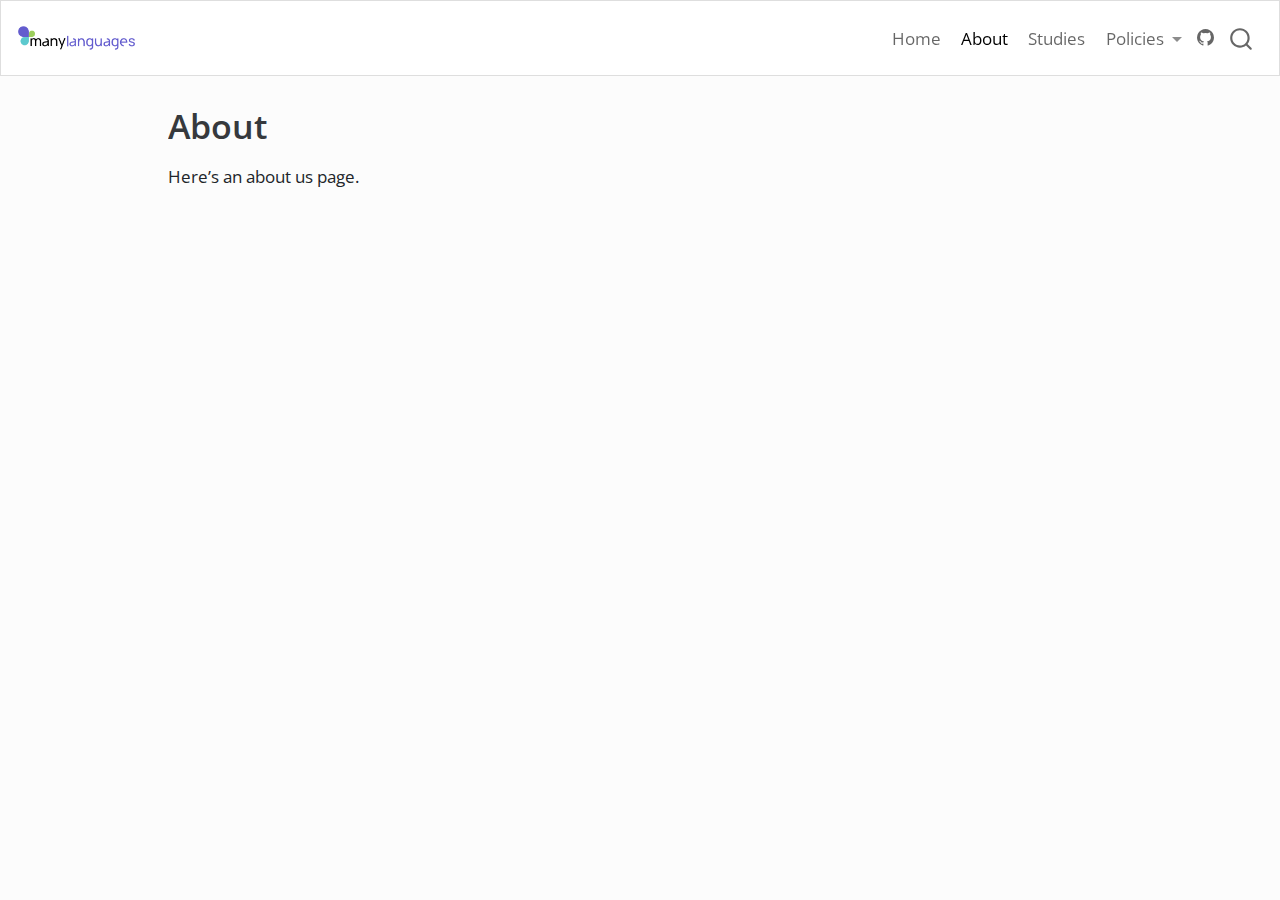
==== docs/about.html @ 79d7b602 "AHA docs was hidden derp" ====
<!DOCTYPE html>
<html xmlns="http://www.w3.org/1999/xhtml" lang="en" xml:lang="en"><head>

<meta charset="utf-8">
<meta name="generator" content="quarto-1.3.353">

<meta name="viewport" content="width=device-width, initial-scale=1.0, user-scalable=yes">


<title>About</title>
<style>
code{white-space: pre-wrap;}
span.smallcaps{font-variant: small-caps;}
div.columns{display: flex; gap: min(4vw, 1.5em);}
div.column{flex: auto; overflow-x: auto;}
div.hanging-indent{margin-left: 1.5em; text-indent: -1.5em;}
ul.task-list{list-style: none;}
ul.task-list li input[type="checkbox"] {
  width: 0.8em;
  margin: 0 0.8em 0.2em -1em; /* quarto-specific, see https://github.com/quarto-dev/quarto-cli/issues/4556 */ 
  vertical-align: middle;
}
</style>


<script src="site_libs/quarto-nav/quarto-nav.js"></script>
<script src="site_libs/quarto-nav/headroom.min.js"></script>
<script src="site_libs/clipboard/clipboard.min.js"></script>
<script src="site_libs/quarto-search/autocomplete.umd.js"></script>
<script src="site_libs/quarto-search/fuse.min.js"></script>
<script src="site_libs/quarto-search/quarto-search.js"></script>
<meta name="quarto:offset" content="./">
<script src="site_libs/quarto-html/quarto.js"></script>
<script src="site_libs/quarto-html/popper.min.js"></script>
<script src="site_libs/quarto-html/tippy.umd.min.js"></script>
<script src="site_libs/quarto-html/anchor.min.js"></script>
<link href="site_libs/quarto-html/tippy.css" rel="stylesheet">
<link href="site_libs/quarto-html/quarto-syntax-highlighting.css" rel="stylesheet" id="quarto-text-highlighting-styles">
<script src="site_libs/bootstrap/bootstrap.min.js"></script>
<link href="site_libs/bootstrap/bootstrap-icons.css" rel="stylesheet">
<link href="site_libs/bootstrap/bootstrap.min.css" rel="stylesheet" id="quarto-bootstrap" data-mode="light">
<script id="quarto-search-options" type="application/json">{
  "location": "navbar",
  "copy-button": false,
  "collapse-after": 3,
  "panel-placement": "end",
  "type": "overlay",
  "limit": 20,
  "language": {
    "search-no-results-text": "No results",
    "search-matching-documents-text": "matching documents",
    "search-copy-link-title": "Copy link to search",
    "search-hide-matches-text": "Hide additional matches",
    "search-more-match-text": "more match in this document",
    "search-more-matches-text": "more matches in this document",
    "search-clear-button-title": "Clear",
    "search-detached-cancel-button-title": "Cancel",
    "search-submit-button-title": "Submit"
  }
}</script>


<link rel="stylesheet" href="styles.css">
</head>

<body class="nav-fixed">

<div id="quarto-search-results"></div>
  <header id="quarto-header" class="headroom fixed-top">
    <nav class="navbar navbar-expand-lg navbar-dark ">
      <div class="navbar-container container-fluid">
      <div class="navbar-brand-container">
    <a href="./index.html" class="navbar-brand navbar-brand-logo">
    <img src="./pic/manylang.png" alt="" class="navbar-logo">
    </a>
  </div>
            <div id="quarto-search" class="" title="Search"></div>
          <button class="navbar-toggler" type="button" data-bs-toggle="collapse" data-bs-target="#navbarCollapse" aria-controls="navbarCollapse" aria-expanded="false" aria-label="Toggle navigation" onclick="if (window.quartoToggleHeadroom) { window.quartoToggleHeadroom(); }">
  <span class="navbar-toggler-icon"></span>
</button>
          <div class="collapse navbar-collapse" id="navbarCollapse">
            <ul class="navbar-nav navbar-nav-scroll ms-auto">
  <li class="nav-item">
    <a class="nav-link" href="./index.html" rel="" target="">
 <span class="menu-text">Home</span></a>
  </li>  
  <li class="nav-item">
    <a class="nav-link active" href="./about.html" rel="" target="" aria-current="page">
 <span class="menu-text">About</span></a>
  </li>  
  <li class="nav-item">
    <a class="nav-link" href="./studies.html" rel="" target="">
 <span class="menu-text">Studies</span></a>
  </li>  
  <li class="nav-item dropdown ">
    <a class="nav-link dropdown-toggle" href="#" id="nav-menu-policies" role="button" data-bs-toggle="dropdown" aria-expanded="false" rel="" target="">
 <span class="menu-text">Policies</span>
    </a>
    <ul class="dropdown-menu dropdown-menu-end" aria-labelledby="nav-menu-policies">    
        <li>
    <a class="dropdown-item" href="./cocpolicy.html" rel="" target="">
 <span class="dropdown-text">Code of Conduct</span></a>
  </li>  
        <li>
    <a class="dropdown-item" href="./peoplepolicy.html" rel="" target="">
 <span class="dropdown-text">People Policies</span></a>
  </li>  
        <li>
    <a class="dropdown-item" href="./studypolicy.html" rel="" target="">
 <span class="dropdown-text">Study Policies</span></a>
  </li>  
    </ul>
  </li>
</ul>
            <div class="quarto-navbar-tools">
    <a href="https://github.com/many-languages/many-languages.github.io" title="" class="quarto-navigation-tool px-1" aria-label=""><i class="bi bi-github"></i></a>
</div>
          </div> <!-- /navcollapse -->
      </div> <!-- /container-fluid -->
    </nav>
</header>
<!-- content -->
<div id="quarto-content" class="quarto-container page-columns page-rows-contents page-layout-article page-navbar">
<!-- sidebar -->
<!-- margin-sidebar -->
    <div id="quarto-margin-sidebar" class="sidebar margin-sidebar">
        
    </div>
<!-- main -->
<main class="content" id="quarto-document-content">

<header id="title-block-header" class="quarto-title-block default">
<div class="quarto-title">
<h1 class="title">About</h1>
</div>



<div class="quarto-title-meta">

    
  
    
  </div>
  

</header>

<p>Here’s an about us page.</p>



</main> <!-- /main -->
<script id="quarto-html-after-body" type="application/javascript">
window.document.addEventListener("DOMContentLoaded", function (event) {
  const toggleBodyColorMode = (bsSheetEl) => {
    const mode = bsSheetEl.getAttribute("data-mode");
    const bodyEl = window.document.querySelector("body");
    if (mode === "dark") {
      bodyEl.classList.add("quarto-dark");
      bodyEl.classList.remove("quarto-light");
    } else {
      bodyEl.classList.add("quarto-light");
      bodyEl.classList.remove("quarto-dark");
    }
  }
  const toggleBodyColorPrimary = () => {
    const bsSheetEl = window.document.querySelector("link#quarto-bootstrap");
    if (bsSheetEl) {
      toggleBodyColorMode(bsSheetEl);
    }
  }
  toggleBodyColorPrimary();  
  const icon = "";
  const anchorJS = new window.AnchorJS();
  anchorJS.options = {
    placement: 'right',
    icon: icon
  };
  anchorJS.add('.anchored');
  const isCodeAnnotation = (el) => {
    for (const clz of el.classList) {
      if (clz.startsWith('code-annotation-')) {                     
        return true;
      }
    }
    return false;
  }
  const clipboard = new window.ClipboardJS('.code-copy-button', {
    text: function(trigger) {
      const codeEl = trigger.previousElementSibling.cloneNode(true);
      for (const childEl of codeEl.children) {
        if (isCodeAnnotation(childEl)) {
          childEl.remove();
        }
      }
      return codeEl.innerText;
    }
  });
  clipboard.on('success', function(e) {
    // button target
    const button = e.trigger;
    // don't keep focus
    button.blur();
    // flash "checked"
    button.classList.add('code-copy-button-checked');
    var currentTitle = button.getAttribute("title");
    button.setAttribute("title", "Copied!");
    let tooltip;
    if (window.bootstrap) {
      button.setAttribute("data-bs-toggle", "tooltip");
      button.setAttribute("data-bs-placement", "left");
      button.setAttribute("data-bs-title", "Copied!");
      tooltip = new bootstrap.Tooltip(button, 
        { trigger: "manual", 
          customClass: "code-copy-button-tooltip",
          offset: [0, -8]});
      tooltip.show();    
    }
    setTimeout(function() {
      if (tooltip) {
        tooltip.hide();
        button.removeAttribute("data-bs-title");
        button.removeAttribute("data-bs-toggle");
        button.removeAttribute("data-bs-placement");
      }
      button.setAttribute("title", currentTitle);
      button.classList.remove('code-copy-button-checked');
    }, 1000);
    // clear code selection
    e.clearSelection();
  });
  function tippyHover(el, contentFn) {
    const config = {
      allowHTML: true,
      content: contentFn,
      maxWidth: 500,
      delay: 100,
      arrow: false,
      appendTo: function(el) {
          return el.parentElement;
      },
      interactive: true,
      interactiveBorder: 10,
      theme: 'quarto',
      placement: 'bottom-start'
    };
    window.tippy(el, config); 
  }
  const noterefs = window.document.querySelectorAll('a[role="doc-noteref"]');
  for (var i=0; i<noterefs.length; i++) {
    const ref = noterefs[i];
    tippyHover(ref, function() {
      // use id or data attribute instead here
      let href = ref.getAttribute('data-footnote-href') || ref.getAttribute('href');
      try { href = new URL(href).hash; } catch {}
      const id = href.replace(/^#\/?/, "");
      const note = window.document.getElementById(id);
      return note.innerHTML;
    });
  }
      let selectedAnnoteEl;
      const selectorForAnnotation = ( cell, annotation) => {
        let cellAttr = 'data-code-cell="' + cell + '"';
        let lineAttr = 'data-code-annotation="' +  annotation + '"';
        const selector = 'span[' + cellAttr + '][' + lineAttr + ']';
        return selector;
      }
      const selectCodeLines = (annoteEl) => {
        const doc = window.document;
        const targetCell = annoteEl.getAttribute("data-target-cell");
        const targetAnnotation = annoteEl.getAttribute("data-target-annotation");
        const annoteSpan = window.document.querySelector(selectorForAnnotation(targetCell, targetAnnotation));
        const lines = annoteSpan.getAttribute("data-code-lines").split(",");
        const lineIds = lines.map((line) => {
          return targetCell + "-" + line;
        })
        let top = null;
        let height = null;
        let parent = null;
        if (lineIds.length > 0) {
            //compute the position of the single el (top and bottom and make a div)
            const el = window.document.getElementById(lineIds[0]);
            top = el.offsetTop;
            height = el.offsetHeight;
            parent = el.parentElement.parentElement;
          if (lineIds.length > 1) {
            const lastEl = window.document.getElementById(lineIds[lineIds.length - 1]);
            const bottom = lastEl.offsetTop + lastEl.offsetHeight;
            height = bottom - top;
          }
          if (top !== null && height !== null && parent !== null) {
            // cook up a div (if necessary) and position it 
            let div = window.document.getElementById("code-annotation-line-highlight");
            if (div === null) {
              div = window.document.createElement("div");
              div.setAttribute("id", "code-annotation-line-highlight");
              div.style.position = 'absolute';
              parent.appendChild(div);
            }
            div.style.top = top - 2 + "px";
            div.style.height = height + 4 + "px";
            let gutterDiv = window.document.getElementById("code-annotation-line-highlight-gutter");
            if (gutterDiv === null) {
              gutterDiv = window.document.createElement("div");
              gutterDiv.setAttribute("id", "code-annotation-line-highlight-gutter");
              gutterDiv.style.position = 'absolute';
              const codeCell = window.document.getElementById(targetCell);
              const gutter = codeCell.querySelector('.code-annotation-gutter');
              gutter.appendChild(gutterDiv);
            }
            gutterDiv.style.top = top - 2 + "px";
            gutterDiv.style.height = height + 4 + "px";
          }
          selectedAnnoteEl = annoteEl;
        }
      };
      const unselectCodeLines = () => {
        const elementsIds = ["code-annotation-line-highlight", "code-annotation-line-highlight-gutter"];
        elementsIds.forEach((elId) => {
          const div = window.document.getElementById(elId);
          if (div) {
            div.remove();
          }
        });
        selectedAnnoteEl = undefined;
      };
      // Attach click handler to the DT
      const annoteDls = window.document.querySelectorAll('dt[data-target-cell]');
      for (const annoteDlNode of annoteDls) {
        annoteDlNode.addEventListener('click', (event) => {
          const clickedEl = event.target;
          if (clickedEl !== selectedAnnoteEl) {
            unselectCodeLines();
            const activeEl = window.document.querySelector('dt[data-target-cell].code-annotation-active');
            if (activeEl) {
              activeEl.classList.remove('code-annotation-active');
            }
            selectCodeLines(clickedEl);
            clickedEl.classList.add('code-annotation-active');
          } else {
            // Unselect the line
            unselectCodeLines();
            clickedEl.classList.remove('code-annotation-active');
          }
        });
      }
  const findCites = (el) => {
    const parentEl = el.parentElement;
    if (parentEl) {
      const cites = parentEl.dataset.cites;
      if (cites) {
        return {
          el,
          cites: cites.split(' ')
        };
      } else {
        return findCites(el.parentElement)
      }
    } else {
      return undefined;
    }
  };
  var bibliorefs = window.document.querySelectorAll('a[role="doc-biblioref"]');
  for (var i=0; i<bibliorefs.length; i++) {
    const ref = bibliorefs[i];
    const citeInfo = findCites(ref);
    if (citeInfo) {
      tippyHover(citeInfo.el, function() {
        var popup = window.document.createElement('div');
        citeInfo.cites.forEach(function(cite) {
          var citeDiv = window.document.createElement('div');
          citeDiv.classList.add('hanging-indent');
          citeDiv.classList.add('csl-entry');
          var biblioDiv = window.document.getElementById('ref-' + cite);
          if (biblioDiv) {
            citeDiv.innerHTML = biblioDiv.innerHTML;
          }
          popup.appendChild(citeDiv);
        });
        return popup.innerHTML;
      });
    }
  }
});
</script>
</div> <!-- /content -->



</body></html>
---- docs/site_libs/quarto-html/tippy.css ----
.tippy-box[data-animation=fade][data-state=hidden]{opacity:0}[data-tippy-root]{max-width:calc(100vw - 10px)}.tippy-box{position:relative;background-color:#333;color:#fff;border-radius:4px;font-size:14px;line-height:1.4;white-space:normal;outline:0;transition-property:transform,visibility,opacity}.tippy-box[data-placement^=top]>.tippy-arrow{bottom:0}.tippy-box[data-placement^=top]>.tippy-arrow:before{bottom:-7px;left:0;border-width:8px 8px 0;border-top-color:initial;transform-origin:center top}.tippy-box[data-placement^=bottom]>.tippy-arrow{top:0}.tippy-box[data-placement^=bottom]>.tippy-arrow:before{top:-7px;left:0;border-width:0 8px 8px;border-bottom-color:initial;transform-origin:center bottom}.tippy-box[data-placement^=left]>.tippy-arrow{right:0}.tippy-box[data-placement^=left]>.tippy-arrow:before{border-width:8px 0 8px 8px;border-left-color:initial;right:-7px;transform-origin:center left}.tippy-box[data-placement^=right]>.tippy-arrow{left:0}.tippy-box[data-placement^=right]>.tippy-arrow:before{left:-7px;border-width:8px 8px 8px 0;border-right-color:initial;transform-origin:center right}.tippy-box[data-inertia][data-state=visible]{transition-timing-function:cubic-bezier(.54,1.5,.38,1.11)}.tippy-arrow{width:16px;height:16px;color:#333}.tippy-arrow:before{content:"";position:absolute;border-color:transparent;border-style:solid}.tippy-content{position:relative;padding:5px 9px;z-index:1}
---- docs/site_libs/quarto-html/quarto-syntax-highlighting.css ----
/* quarto syntax highlight colors */
:root {
  --quarto-hl-ot-color: #003B4F;
  --quarto-hl-at-color: #657422;
  --quarto-hl-ss-color: #20794D;
  --quarto-hl-an-color: #5E5E5E;
  --quarto-hl-fu-color: #4758AB;
  --quarto-hl-st-color: #20794D;
  --quarto-hl-cf-color: #003B4F;
  --quarto-hl-op-color: #5E5E5E;
  --quarto-hl-er-color: #AD0000;
  --quarto-hl-bn-color: #AD0000;
  --quarto-hl-al-color: #AD0000;
  --quarto-hl-va-color: #111111;
  --quarto-hl-bu-color: inherit;
  --quarto-hl-ex-color: inherit;
  --quarto-hl-pp-color: #AD0000;
  --quarto-hl-in-color: #5E5E5E;
  --quarto-hl-vs-color: #20794D;
  --quarto-hl-wa-color: #5E5E5E;
  --quarto-hl-do-color: #5E5E5E;
  --quarto-hl-im-color: #00769E;
  --quarto-hl-ch-color: #20794D;
  --quarto-hl-dt-color: #AD0000;
  --quarto-hl-fl-color: #AD0000;
  --quarto-hl-co-color: #5E5E5E;
  --quarto-hl-cv-color: #5E5E5E;
  --quarto-hl-cn-color: #8f5902;
  --quarto-hl-sc-color: #5E5E5E;
  --quarto-hl-dv-color: #AD0000;
  --quarto-hl-kw-color: #003B4F;
}

/* other quarto variables */
:root {
  --quarto-font-monospace: SFMono-Regular, Menlo, Monaco, Consolas, "Liberation Mono", "Courier New", monospace;
}

pre > code.sourceCode > span {
  color: #003B4F;
}

code span {
  color: #003B4F;
}

code.sourceCode > span {
  color: #003B4F;
}

div.sourceCode,
div.sourceCode pre.sourceCode {
  color: #003B4F;
}

code span.ot {
  color: #003B4F;
  font-style: inherit;
}

code span.at {
  color: #657422;
  font-style: inherit;
}

code span.ss {
  color: #20794D;
  font-style: inherit;
}

code span.an {
  color: #5E5E5E;
  font-style: inherit;
}

code span.fu {
  color: #4758AB;
  font-style: inherit;
}

code span.st {
  color: #20794D;
  font-style: inherit;
}

code span.cf {
  color: #003B4F;
  font-style: inherit;
}

code span.op {
  color: #5E5E5E;
  font-style: inherit;
}

code span.er {
  color: #AD0000;
  font-style: inherit;
}

code span.bn {
  color: #AD0000;
  font-style: inherit;
}

code span.al {
  color: #AD0000;
  font-style: inherit;
}

code span.va {
  color: #111111;
  font-style: inherit;
}

code span.bu {
  font-style: inherit;
}

code span.ex {
  font-style: inherit;
}

code span.pp {
  color: #AD0000;
  font-style: inherit;
}

code span.in {
  color: #5E5E5E;
  font-style: inherit;
}

code span.vs {
  color: #20794D;
  font-style: inherit;
}

code span.wa {
  color: #5E5E5E;
  font-style: italic;
}

code span.do {
  color: #5E5E5E;
  font-style: italic;
}

code span.im {
  color: #00769E;
  font-style: inherit;
}

code span.ch {
  color: #20794D;
  font-style: inherit;
}

code span.dt {
  color: #AD0000;
  font-style: inherit;
}

code span.fl {
  color: #AD0000;
  font-style: inherit;
}

code span.co {
  color: #5E5E5E;
  font-style: inherit;
}

code span.cv {
  color: #5E5E5E;
  font-style: italic;
}

code span.cn {
  color: #8f5902;
  font-style: inherit;
}

code span.sc {
  color: #5E5E5E;
  font-style: inherit;
}

code span.dv {
  color: #AD0000;
  font-style: inherit;
}

code span.kw {
  color: #003B4F;
  font-style: inherit;
}

.prevent-inlining {
  content: "</";
}

/*# sourceMappingURL=debc5d5d77c3f9108843748ff7464032.css.map */
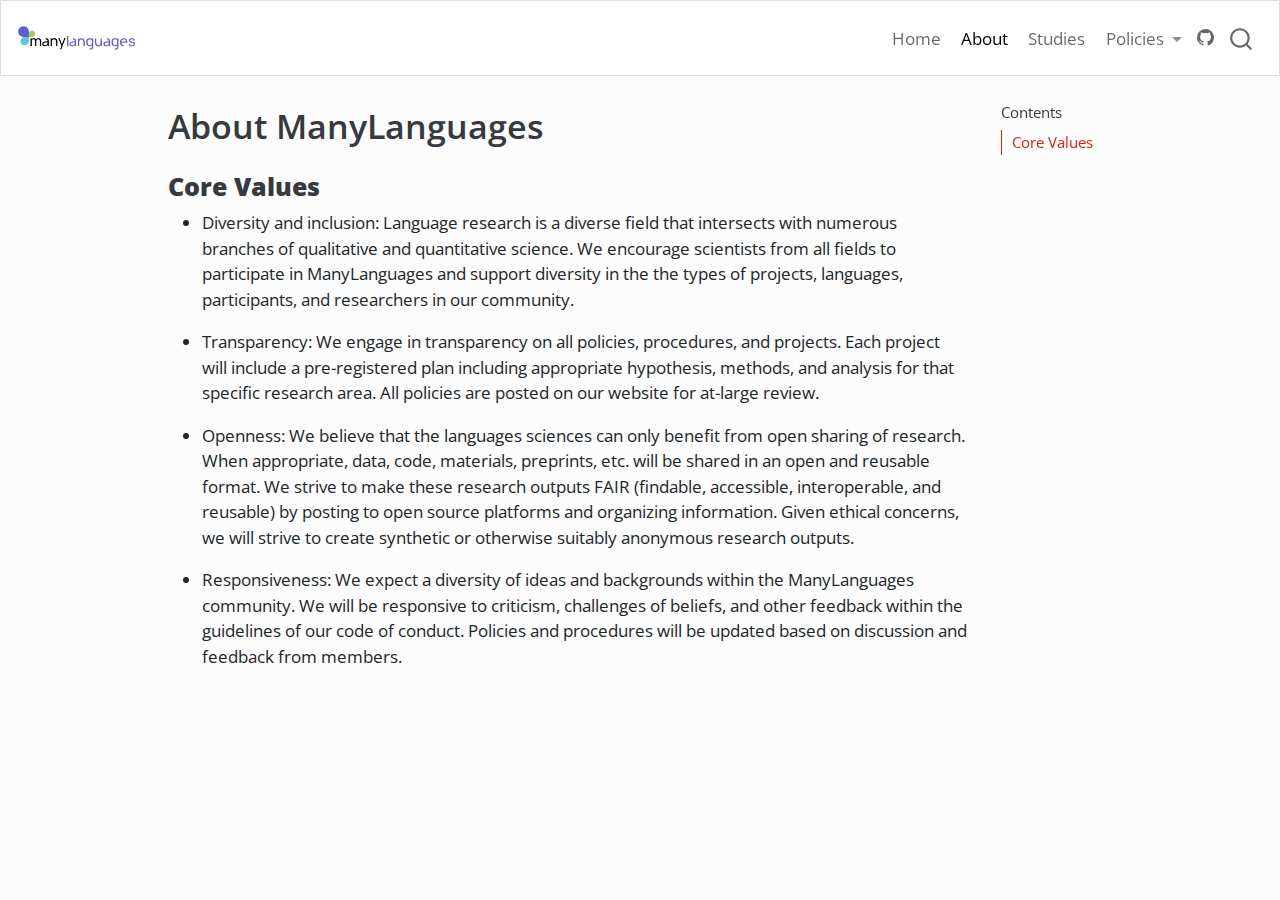
==== commit 09c3af55: "more stuff and things" ====
--- a/docs/about.html
+++ b/docs/about.html
@@ -7,7 +7,7 @@
 <meta name="viewport" content="width=device-width, initial-scale=1.0, user-scalable=yes">
 
 
-<title>About</title>
+<title>About ManyLanguages</title>
 <style>
 code{white-space: pre-wrap;}
 span.smallcaps{font-variant: small-caps;}
@@ -124,14 +124,20 @@
 <!-- sidebar -->
 <!-- margin-sidebar -->
     <div id="quarto-margin-sidebar" class="sidebar margin-sidebar">
-        
+        <nav id="TOC" role="doc-toc" class="toc-active">
+    <h2 id="toc-title">Contents</h2>
+   
+  <ul>
+  <li><a href="#core-values" id="toc-core-values" class="nav-link active" data-scroll-target="#core-values"><strong>Core Values</strong></a></li>
+  </ul>
+</nav>
     </div>
 <!-- main -->
 <main class="content" id="quarto-document-content">
 
 <header id="title-block-header" class="quarto-title-block default">
 <div class="quarto-title">
-<h1 class="title">About</h1>
+<h1 class="title">About ManyLanguages</h1>
 </div>
 
 
@@ -146,9 +152,17 @@
 
 </header>
 
-<p>Here’s an about us page.</p>
-
-
+<section id="core-values" class="level3">
+<h3 class="anchored" data-anchor-id="core-values"><strong>Core Values</strong></h3>
+<ul>
+<li><p>Diversity and inclusion: Language research is a diverse field that intersects with numerous branches of qualitative and quantitative science. We encourage scientists from all fields to participate in ManyLanguages and support diversity in the the types of projects, languages, participants, and researchers in our community.</p></li>
+<li><p>Transparency: We engage in transparency on all policies, procedures, and projects. Each project will include a pre-registered plan including appropriate hypothesis, methods, and analysis for that specific research area. All policies are posted on our website for at-large review.</p></li>
+<li><p>Openness: We believe that the languages sciences can only benefit from open sharing of research. When appropriate, data, code, materials, preprints, etc. will be shared in an open and reusable format. We strive to make these research outputs FAIR (findable, accessible, interoperable, and reusable) by posting to open source platforms and organizing information. Given ethical concerns, we will strive to create synthetic or otherwise suitably anonymous research outputs.</p></li>
+<li><p>Responsiveness: We expect a diversity of ideas and backgrounds within the ManyLanguages community. We will be responsive to criticism, challenges of beliefs, and other feedback within the guidelines of our code of conduct. Policies and procedures will be updated based on discussion and feedback from members.</p></li>
+</ul>
+
+
+</section>
 
 </main> <!-- /main -->
 <script id="quarto-html-after-body" type="application/javascript">
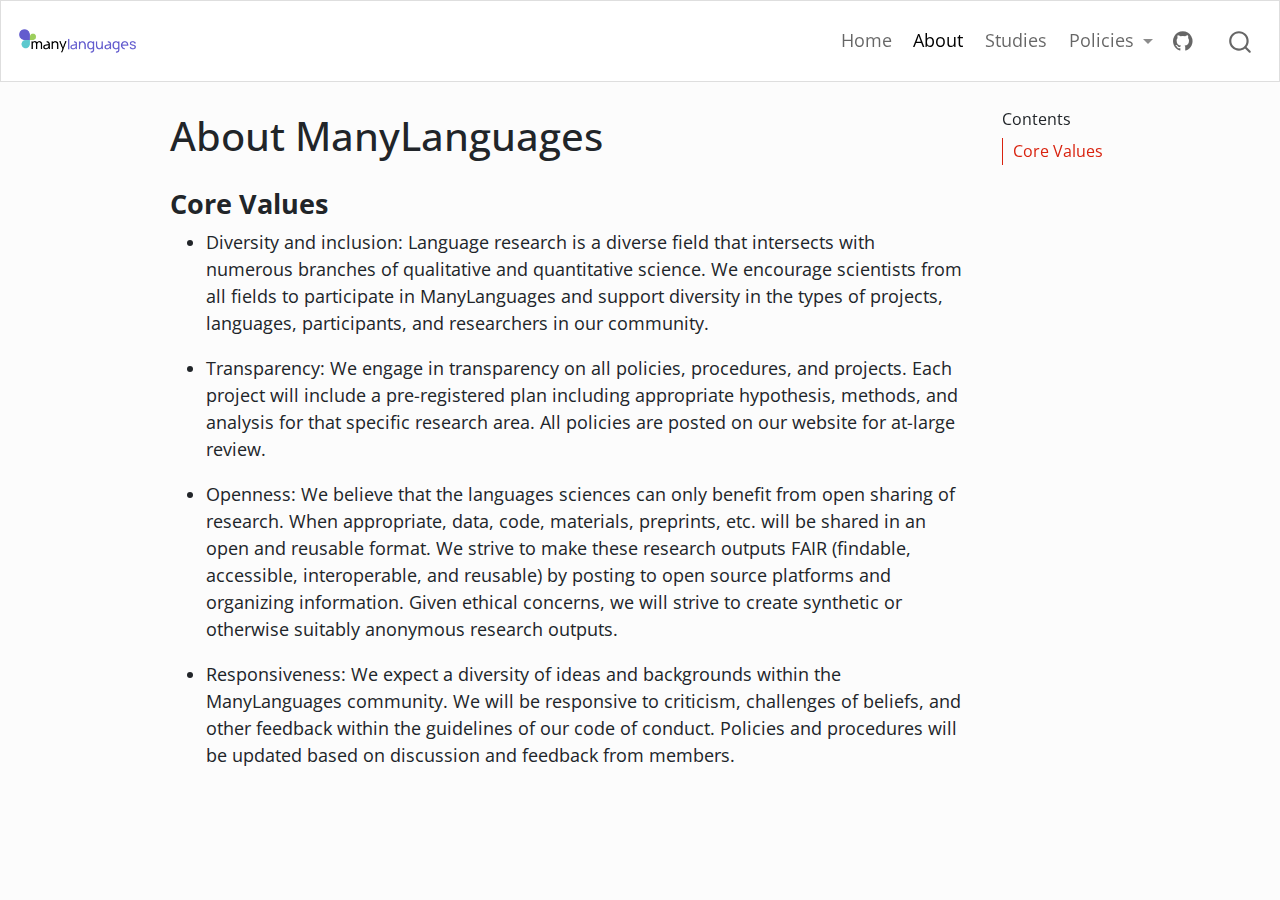
==== commit 96b4ea4c: "minor edits, typos" ====
--- a/docs/about.html
+++ b/docs/about.html
@@ -2,7 +2,7 @@
 <html xmlns="http://www.w3.org/1999/xhtml" lang="en" xml:lang="en"><head>
 
 <meta charset="utf-8">
-<meta name="generator" content="quarto-1.3.353">
+<meta name="generator" content="quarto-1.2.475">
 
 <meta name="viewport" content="width=device-width, initial-scale=1.0, user-scalable=yes">
 
@@ -17,7 +17,7 @@
 ul.task-list{list-style: none;}
 ul.task-list li input[type="checkbox"] {
   width: 0.8em;
-  margin: 0 0.8em 0.2em -1em; /* quarto-specific, see https://github.com/quarto-dev/quarto-cli/issues/4556 */ 
+  margin: 0 0.8em 0.2em -1.6em;
   vertical-align: middle;
 }
 </style>
@@ -74,47 +74,53 @@
     <img src="./pic/manylang.png" alt="" class="navbar-logo">
     </a>
   </div>
-            <div id="quarto-search" class="" title="Search"></div>
           <button class="navbar-toggler" type="button" data-bs-toggle="collapse" data-bs-target="#navbarCollapse" aria-controls="navbarCollapse" aria-expanded="false" aria-label="Toggle navigation" onclick="if (window.quartoToggleHeadroom) { window.quartoToggleHeadroom(); }">
   <span class="navbar-toggler-icon"></span>
 </button>
           <div class="collapse navbar-collapse" id="navbarCollapse">
             <ul class="navbar-nav navbar-nav-scroll ms-auto">
   <li class="nav-item">
-    <a class="nav-link" href="./index.html" rel="" target="">
+    <a class="nav-link" href="./index.html">
  <span class="menu-text">Home</span></a>
   </li>  
   <li class="nav-item">
-    <a class="nav-link active" href="./about.html" rel="" target="" aria-current="page">
+    <a class="nav-link active" href="./about.html" aria-current="page">
  <span class="menu-text">About</span></a>
   </li>  
   <li class="nav-item">
-    <a class="nav-link" href="./studies.html" rel="" target="">
+    <a class="nav-link" href="./studies.html">
  <span class="menu-text">Studies</span></a>
   </li>  
   <li class="nav-item dropdown ">
-    <a class="nav-link dropdown-toggle" href="#" id="nav-menu-policies" role="button" data-bs-toggle="dropdown" aria-expanded="false" rel="" target="">
+    <a class="nav-link dropdown-toggle" href="#" id="nav-menu-policies" role="button" data-bs-toggle="dropdown" aria-expanded="false">
  <span class="menu-text">Policies</span>
     </a>
     <ul class="dropdown-menu dropdown-menu-end" aria-labelledby="nav-menu-policies">    
         <li>
-    <a class="dropdown-item" href="./cocpolicy.html" rel="" target="">
+    <a class="dropdown-item" href="./cocpolicy.html">
  <span class="dropdown-text">Code of Conduct</span></a>
   </li>  
         <li>
-    <a class="dropdown-item" href="./peoplepolicy.html" rel="" target="">
+    <a class="dropdown-item" href="./peoplepolicy.html">
  <span class="dropdown-text">People Policies</span></a>
   </li>  
         <li>
-    <a class="dropdown-item" href="./studypolicy.html" rel="" target="">
+    <a class="dropdown-item" href="./studypolicy.html">
  <span class="dropdown-text">Study Policies</span></a>
+  </li>  
+        <li>
+    <a class="dropdown-item" href="./authorpolicy.html">
+ <span class="dropdown-text">Authorship Policies</span></a>
   </li>  
     </ul>
   </li>
+  <li class="nav-item compact">
+    <a class="nav-link" href="https://github.com/many-languages/many-languages.github.io"><i class="bi bi-github" role="img">
+</i> 
+ <span class="menu-text"></span></a>
+  </li>  
 </ul>
-            <div class="quarto-navbar-tools">
-    <a href="https://github.com/many-languages/many-languages.github.io" title="" class="quarto-navigation-tool px-1" aria-label=""><i class="bi bi-github"></i></a>
-</div>
+              <div id="quarto-search" class="" title="Search"></div>
           </div> <!-- /navcollapse -->
       </div> <!-- /container-fluid -->
     </nav>
@@ -155,7 +161,7 @@
 <section id="core-values" class="level3">
 <h3 class="anchored" data-anchor-id="core-values"><strong>Core Values</strong></h3>
 <ul>
-<li><p>Diversity and inclusion: Language research is a diverse field that intersects with numerous branches of qualitative and quantitative science. We encourage scientists from all fields to participate in ManyLanguages and support diversity in the the types of projects, languages, participants, and researchers in our community.</p></li>
+<li><p>Diversity and inclusion: Language research is a diverse field that intersects with numerous branches of qualitative and quantitative science. We encourage scientists from all fields to participate in ManyLanguages and support diversity in the types of projects, languages, participants, and researchers in our community.</p></li>
 <li><p>Transparency: We engage in transparency on all policies, procedures, and projects. Each project will include a pre-registered plan including appropriate hypothesis, methods, and analysis for that specific research area. All policies are posted on our website for at-large review.</p></li>
 <li><p>Openness: We believe that the languages sciences can only benefit from open sharing of research. When appropriate, data, code, materials, preprints, etc. will be shared in an open and reusable format. We strive to make these research outputs FAIR (findable, accessible, interoperable, and reusable) by posting to open source platforms and organizing information. Given ethical concerns, we will strive to create synthetic or otherwise suitably anonymous research outputs.</p></li>
 <li><p>Responsiveness: We expect a diversity of ideas and backgrounds within the ManyLanguages community. We will be responsive to criticism, challenges of beliefs, and other feedback within the guidelines of our code of conduct. Policies and procedures will be updated based on discussion and feedback from members.</p></li>
@@ -192,23 +198,9 @@
     icon: icon
   };
   anchorJS.add('.anchored');
-  const isCodeAnnotation = (el) => {
-    for (const clz of el.classList) {
-      if (clz.startsWith('code-annotation-')) {                     
-        return true;
-      }
-    }
-    return false;
-  }
   const clipboard = new window.ClipboardJS('.code-copy-button', {
-    text: function(trigger) {
-      const codeEl = trigger.previousElementSibling.cloneNode(true);
-      for (const childEl of codeEl.children) {
-        if (isCodeAnnotation(childEl)) {
-          childEl.remove();
-        }
-      }
-      return codeEl.innerText;
+    target: function(trigger) {
+      return trigger.previousElementSibling;
     }
   });
   clipboard.on('success', function(e) {
@@ -273,92 +265,6 @@
       return note.innerHTML;
     });
   }
-      let selectedAnnoteEl;
-      const selectorForAnnotation = ( cell, annotation) => {
-        let cellAttr = 'data-code-cell="' + cell + '"';
-        let lineAttr = 'data-code-annotation="' +  annotation + '"';
-        const selector = 'span[' + cellAttr + '][' + lineAttr + ']';
-        return selector;
-      }
-      const selectCodeLines = (annoteEl) => {
-        const doc = window.document;
-        const targetCell = annoteEl.getAttribute("data-target-cell");
-        const targetAnnotation = annoteEl.getAttribute("data-target-annotation");
-        const annoteSpan = window.document.querySelector(selectorForAnnotation(targetCell, targetAnnotation));
-        const lines = annoteSpan.getAttribute("data-code-lines").split(",");
-        const lineIds = lines.map((line) => {
-          return targetCell + "-" + line;
-        })
-        let top = null;
-        let height = null;
-        let parent = null;
-        if (lineIds.length > 0) {
-            //compute the position of the single el (top and bottom and make a div)
-            const el = window.document.getElementById(lineIds[0]);
-            top = el.offsetTop;
-            height = el.offsetHeight;
-            parent = el.parentElement.parentElement;
-          if (lineIds.length > 1) {
-            const lastEl = window.document.getElementById(lineIds[lineIds.length - 1]);
-            const bottom = lastEl.offsetTop + lastEl.offsetHeight;
-            height = bottom - top;
-          }
-          if (top !== null && height !== null && parent !== null) {
-            // cook up a div (if necessary) and position it 
-            let div = window.document.getElementById("code-annotation-line-highlight");
-            if (div === null) {
-              div = window.document.createElement("div");
-              div.setAttribute("id", "code-annotation-line-highlight");
-              div.style.position = 'absolute';
-              parent.appendChild(div);
-            }
-            div.style.top = top - 2 + "px";
-            div.style.height = height + 4 + "px";
-            let gutterDiv = window.document.getElementById("code-annotation-line-highlight-gutter");
-            if (gutterDiv === null) {
-              gutterDiv = window.document.createElement("div");
-              gutterDiv.setAttribute("id", "code-annotation-line-highlight-gutter");
-              gutterDiv.style.position = 'absolute';
-              const codeCell = window.document.getElementById(targetCell);
-              const gutter = codeCell.querySelector('.code-annotation-gutter');
-              gutter.appendChild(gutterDiv);
-            }
-            gutterDiv.style.top = top - 2 + "px";
-            gutterDiv.style.height = height + 4 + "px";
-          }
-          selectedAnnoteEl = annoteEl;
-        }
-      };
-      const unselectCodeLines = () => {
-        const elementsIds = ["code-annotation-line-highlight", "code-annotation-line-highlight-gutter"];
-        elementsIds.forEach((elId) => {
-          const div = window.document.getElementById(elId);
-          if (div) {
-            div.remove();
-          }
-        });
-        selectedAnnoteEl = undefined;
-      };
-      // Attach click handler to the DT
-      const annoteDls = window.document.querySelectorAll('dt[data-target-cell]');
-      for (const annoteDlNode of annoteDls) {
-        annoteDlNode.addEventListener('click', (event) => {
-          const clickedEl = event.target;
-          if (clickedEl !== selectedAnnoteEl) {
-            unselectCodeLines();
-            const activeEl = window.document.querySelector('dt[data-target-cell].code-annotation-active');
-            if (activeEl) {
-              activeEl.classList.remove('code-annotation-active');
-            }
-            selectCodeLines(clickedEl);
-            clickedEl.classList.add('code-annotation-active');
-          } else {
-            // Unselect the line
-            unselectCodeLines();
-            clickedEl.classList.remove('code-annotation-active');
-          }
-        });
-      }
   const findCites = (el) => {
     const parentEl = el.parentElement;
     if (parentEl) {
--- a/docs/site_libs/quarto-html/quarto-syntax-highlighting.css
+++ b/docs/site_libs/quarto-html/quarto-syntax-highlighting.css
@@ -55,85 +55,62 @@
 
 code span.ot {
   color: #003B4F;
-  font-style: inherit;
 }
 
 code span.at {
   color: #657422;
-  font-style: inherit;
 }
 
 code span.ss {
   color: #20794D;
-  font-style: inherit;
 }
 
 code span.an {
   color: #5E5E5E;
-  font-style: inherit;
 }
 
 code span.fu {
   color: #4758AB;
-  font-style: inherit;
 }
 
 code span.st {
   color: #20794D;
-  font-style: inherit;
 }
 
 code span.cf {
   color: #003B4F;
-  font-style: inherit;
 }
 
 code span.op {
   color: #5E5E5E;
-  font-style: inherit;
 }
 
 code span.er {
   color: #AD0000;
-  font-style: inherit;
 }
 
 code span.bn {
   color: #AD0000;
-  font-style: inherit;
 }
 
 code span.al {
   color: #AD0000;
-  font-style: inherit;
 }
 
 code span.va {
   color: #111111;
-  font-style: inherit;
-}
-
-code span.bu {
-  font-style: inherit;
-}
-
-code span.ex {
-  font-style: inherit;
 }
 
 code span.pp {
   color: #AD0000;
-  font-style: inherit;
 }
 
 code span.in {
   color: #5E5E5E;
-  font-style: inherit;
 }
 
 code span.vs {
   color: #20794D;
-  font-style: inherit;
 }
 
 code span.wa {
@@ -148,27 +125,22 @@
 
 code span.im {
   color: #00769E;
-  font-style: inherit;
 }
 
 code span.ch {
   color: #20794D;
-  font-style: inherit;
 }
 
 code span.dt {
   color: #AD0000;
-  font-style: inherit;
 }
 
 code span.fl {
   color: #AD0000;
-  font-style: inherit;
 }
 
 code span.co {
   color: #5E5E5E;
-  font-style: inherit;
 }
 
 code span.cv {
@@ -178,22 +150,18 @@
 
 code span.cn {
   color: #8f5902;
-  font-style: inherit;
 }
 
 code span.sc {
   color: #5E5E5E;
-  font-style: inherit;
 }
 
 code span.dv {
   color: #AD0000;
-  font-style: inherit;
 }
 
 code span.kw {
   color: #003B4F;
-  font-style: inherit;
 }
 
 .prevent-inlining {
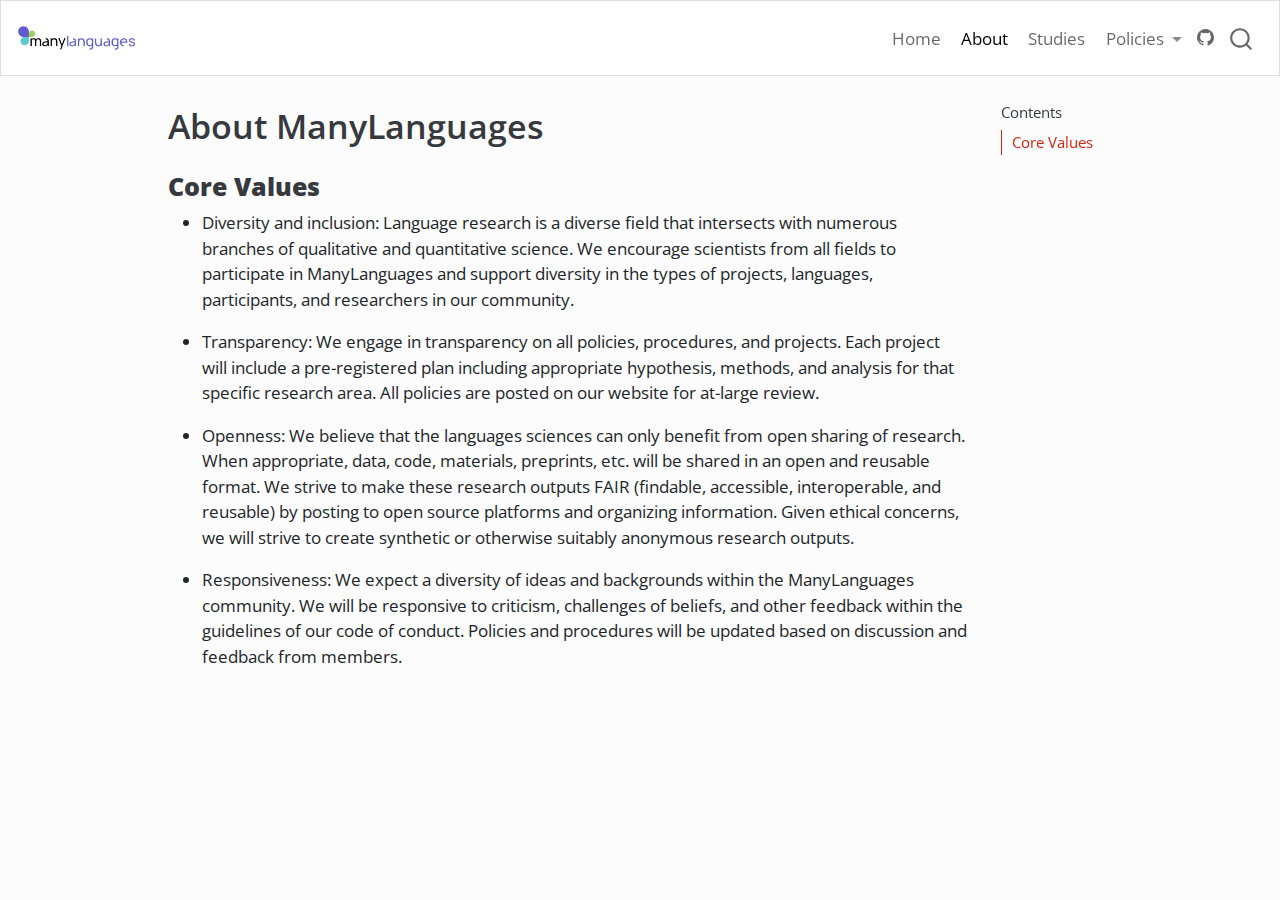
==== commit 90280500: "updating with partnership with the psa" ====
--- a/docs/about.html
+++ b/docs/about.html
@@ -2,7 +2,7 @@
 <html xmlns="http://www.w3.org/1999/xhtml" lang="en" xml:lang="en"><head>
 
 <meta charset="utf-8">
-<meta name="generator" content="quarto-1.2.475">
+<meta name="generator" content="quarto-1.3.353">
 
 <meta name="viewport" content="width=device-width, initial-scale=1.0, user-scalable=yes">
 
@@ -17,7 +17,7 @@
 ul.task-list{list-style: none;}
 ul.task-list li input[type="checkbox"] {
   width: 0.8em;
-  margin: 0 0.8em 0.2em -1.6em;
+  margin: 0 0.8em 0.2em -1em; /* quarto-specific, see https://github.com/quarto-dev/quarto-cli/issues/4556 */ 
   vertical-align: middle;
 }
 </style>
@@ -74,53 +74,55 @@
     <img src="./pic/manylang.png" alt="" class="navbar-logo">
     </a>
   </div>
+            <div id="quarto-search" class="" title="Search"></div>
           <button class="navbar-toggler" type="button" data-bs-toggle="collapse" data-bs-target="#navbarCollapse" aria-controls="navbarCollapse" aria-expanded="false" aria-label="Toggle navigation" onclick="if (window.quartoToggleHeadroom) { window.quartoToggleHeadroom(); }">
   <span class="navbar-toggler-icon"></span>
 </button>
           <div class="collapse navbar-collapse" id="navbarCollapse">
             <ul class="navbar-nav navbar-nav-scroll ms-auto">
   <li class="nav-item">
-    <a class="nav-link" href="./index.html">
+    <a class="nav-link" href="./index.html" rel="" target="">
  <span class="menu-text">Home</span></a>
   </li>  
   <li class="nav-item">
-    <a class="nav-link active" href="./about.html" aria-current="page">
+    <a class="nav-link active" href="./about.html" rel="" target="" aria-current="page">
  <span class="menu-text">About</span></a>
   </li>  
   <li class="nav-item">
-    <a class="nav-link" href="./studies.html">
+    <a class="nav-link" href="./studies.html" rel="" target="">
  <span class="menu-text">Studies</span></a>
   </li>  
   <li class="nav-item dropdown ">
-    <a class="nav-link dropdown-toggle" href="#" id="nav-menu-policies" role="button" data-bs-toggle="dropdown" aria-expanded="false">
+    <a class="nav-link dropdown-toggle" href="#" id="nav-menu-policies" role="button" data-bs-toggle="dropdown" aria-expanded="false" rel="" target="">
  <span class="menu-text">Policies</span>
     </a>
     <ul class="dropdown-menu dropdown-menu-end" aria-labelledby="nav-menu-policies">    
         <li>
-    <a class="dropdown-item" href="./cocpolicy.html">
+    <a class="dropdown-item" href="./cocpolicy.html" rel="" target="">
  <span class="dropdown-text">Code of Conduct</span></a>
   </li>  
         <li>
-    <a class="dropdown-item" href="./peoplepolicy.html">
+    <a class="dropdown-item" href="./peoplepolicy.html" rel="" target="">
  <span class="dropdown-text">People Policies</span></a>
   </li>  
         <li>
-    <a class="dropdown-item" href="./studypolicy.html">
+    <a class="dropdown-item" href="./studypolicy.html" rel="" target="">
  <span class="dropdown-text">Study Policies</span></a>
   </li>  
         <li>
-    <a class="dropdown-item" href="./authorpolicy.html">
+    <a class="dropdown-item" href="./authorpolicy.html" rel="" target="">
  <span class="dropdown-text">Authorship Policies</span></a>
+  </li>  
+        <li>
+    <a class="dropdown-item" href="./partners.html" rel="" target="">
+ <span class="dropdown-text">Partnerships</span></a>
   </li>  
     </ul>
   </li>
-  <li class="nav-item compact">
-    <a class="nav-link" href="https://github.com/many-languages/many-languages.github.io"><i class="bi bi-github" role="img">
-</i> 
- <span class="menu-text"></span></a>
-  </li>  
 </ul>
-              <div id="quarto-search" class="" title="Search"></div>
+            <div class="quarto-navbar-tools">
+    <a href="https://github.com/many-languages/many-languages.github.io" title="" class="quarto-navigation-tool px-1" aria-label=""><i class="bi bi-github"></i></a>
+</div>
           </div> <!-- /navcollapse -->
       </div> <!-- /container-fluid -->
     </nav>
@@ -198,9 +200,23 @@
     icon: icon
   };
   anchorJS.add('.anchored');
+  const isCodeAnnotation = (el) => {
+    for (const clz of el.classList) {
+      if (clz.startsWith('code-annotation-')) {                     
+        return true;
+      }
+    }
+    return false;
+  }
   const clipboard = new window.ClipboardJS('.code-copy-button', {
-    target: function(trigger) {
-      return trigger.previousElementSibling;
+    text: function(trigger) {
+      const codeEl = trigger.previousElementSibling.cloneNode(true);
+      for (const childEl of codeEl.children) {
+        if (isCodeAnnotation(childEl)) {
+          childEl.remove();
+        }
+      }
+      return codeEl.innerText;
     }
   });
   clipboard.on('success', function(e) {
@@ -265,6 +281,92 @@
       return note.innerHTML;
     });
   }
+      let selectedAnnoteEl;
+      const selectorForAnnotation = ( cell, annotation) => {
+        let cellAttr = 'data-code-cell="' + cell + '"';
+        let lineAttr = 'data-code-annotation="' +  annotation + '"';
+        const selector = 'span[' + cellAttr + '][' + lineAttr + ']';
+        return selector;
+      }
+      const selectCodeLines = (annoteEl) => {
+        const doc = window.document;
+        const targetCell = annoteEl.getAttribute("data-target-cell");
+        const targetAnnotation = annoteEl.getAttribute("data-target-annotation");
+        const annoteSpan = window.document.querySelector(selectorForAnnotation(targetCell, targetAnnotation));
+        const lines = annoteSpan.getAttribute("data-code-lines").split(",");
+        const lineIds = lines.map((line) => {
+          return targetCell + "-" + line;
+        })
+        let top = null;
+        let height = null;
+        let parent = null;
+        if (lineIds.length > 0) {
+            //compute the position of the single el (top and bottom and make a div)
+            const el = window.document.getElementById(lineIds[0]);
+            top = el.offsetTop;
+            height = el.offsetHeight;
+            parent = el.parentElement.parentElement;
+          if (lineIds.length > 1) {
+            const lastEl = window.document.getElementById(lineIds[lineIds.length - 1]);
+            const bottom = lastEl.offsetTop + lastEl.offsetHeight;
+            height = bottom - top;
+          }
+          if (top !== null && height !== null && parent !== null) {
+            // cook up a div (if necessary) and position it 
+            let div = window.document.getElementById("code-annotation-line-highlight");
+            if (div === null) {
+              div = window.document.createElement("div");
+              div.setAttribute("id", "code-annotation-line-highlight");
+              div.style.position = 'absolute';
+              parent.appendChild(div);
+            }
+            div.style.top = top - 2 + "px";
+            div.style.height = height + 4 + "px";
+            let gutterDiv = window.document.getElementById("code-annotation-line-highlight-gutter");
+            if (gutterDiv === null) {
+              gutterDiv = window.document.createElement("div");
+              gutterDiv.setAttribute("id", "code-annotation-line-highlight-gutter");
+              gutterDiv.style.position = 'absolute';
+              const codeCell = window.document.getElementById(targetCell);
+              const gutter = codeCell.querySelector('.code-annotation-gutter');
+              gutter.appendChild(gutterDiv);
+            }
+            gutterDiv.style.top = top - 2 + "px";
+            gutterDiv.style.height = height + 4 + "px";
+          }
+          selectedAnnoteEl = annoteEl;
+        }
+      };
+      const unselectCodeLines = () => {
+        const elementsIds = ["code-annotation-line-highlight", "code-annotation-line-highlight-gutter"];
+        elementsIds.forEach((elId) => {
+          const div = window.document.getElementById(elId);
+          if (div) {
+            div.remove();
+          }
+        });
+        selectedAnnoteEl = undefined;
+      };
+      // Attach click handler to the DT
+      const annoteDls = window.document.querySelectorAll('dt[data-target-cell]');
+      for (const annoteDlNode of annoteDls) {
+        annoteDlNode.addEventListener('click', (event) => {
+          const clickedEl = event.target;
+          if (clickedEl !== selectedAnnoteEl) {
+            unselectCodeLines();
+            const activeEl = window.document.querySelector('dt[data-target-cell].code-annotation-active');
+            if (activeEl) {
+              activeEl.classList.remove('code-annotation-active');
+            }
+            selectCodeLines(clickedEl);
+            clickedEl.classList.add('code-annotation-active');
+          } else {
+            // Unselect the line
+            unselectCodeLines();
+            clickedEl.classList.remove('code-annotation-active');
+          }
+        });
+      }
   const findCites = (el) => {
     const parentEl = el.parentElement;
     if (parentEl) {
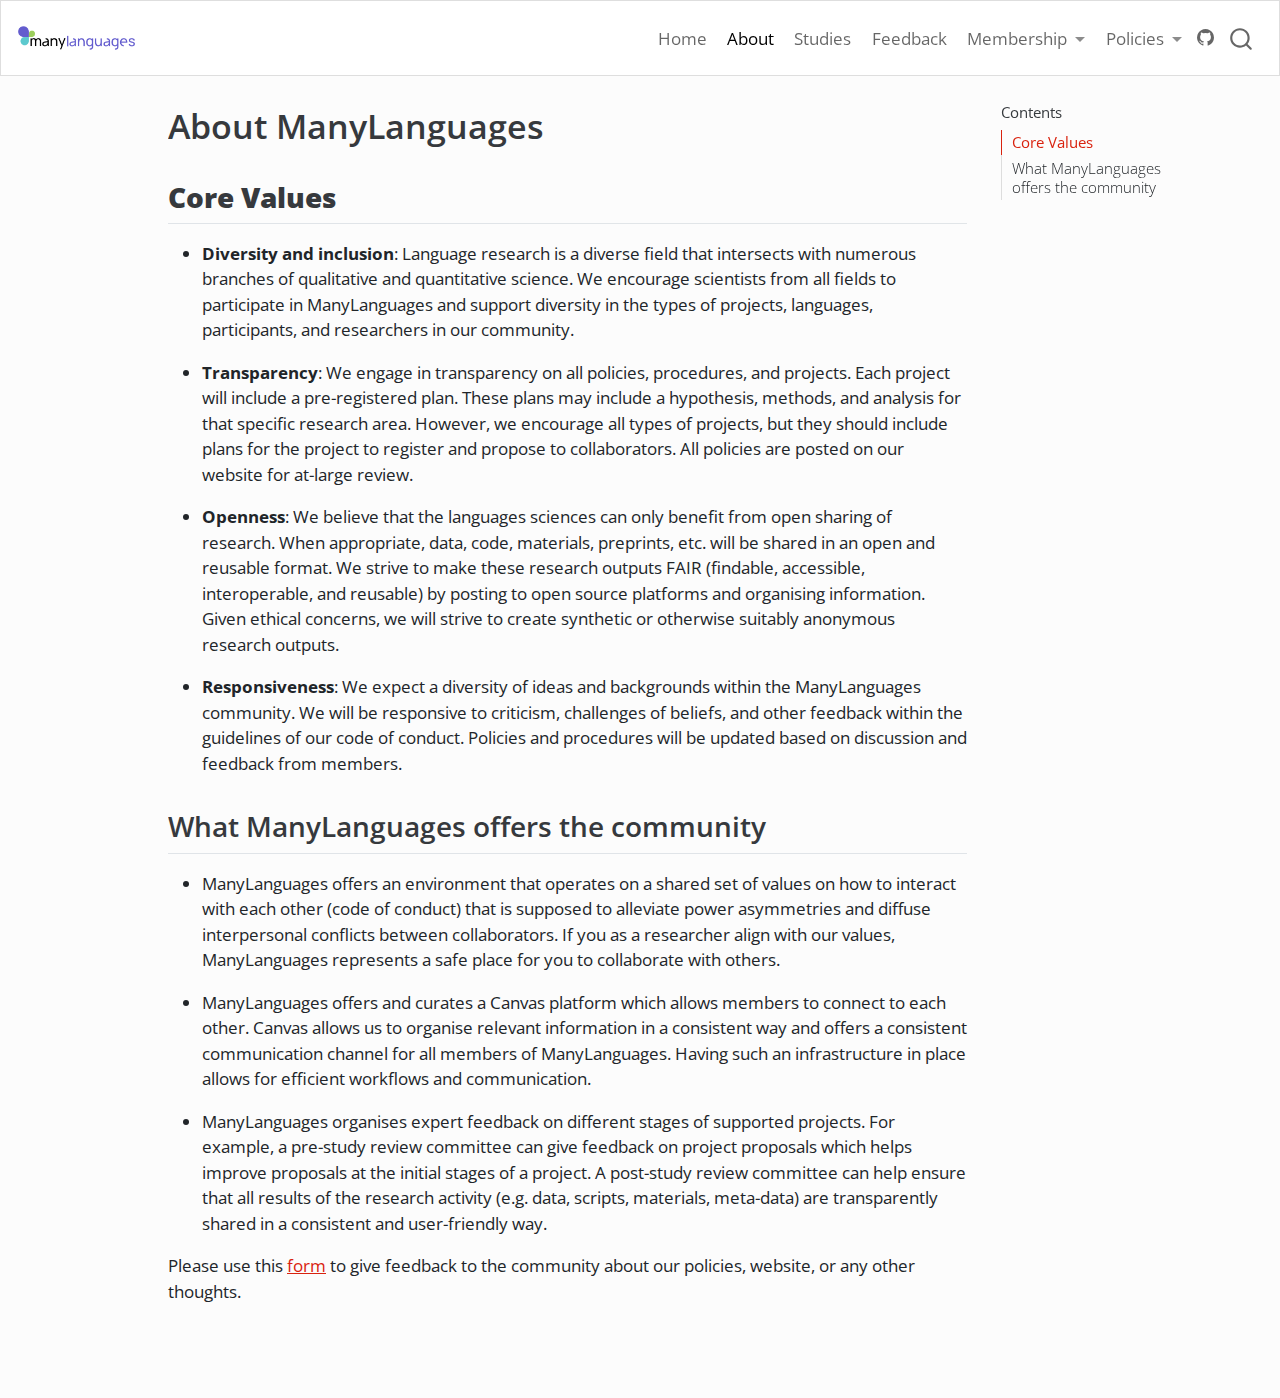
==== commit a5e86382: "update the website" ====
--- a/docs/about.html
+++ b/docs/about.html
@@ -2,7 +2,7 @@
 <html xmlns="http://www.w3.org/1999/xhtml" lang="en" xml:lang="en"><head>
 
 <meta charset="utf-8">
-<meta name="generator" content="quarto-1.3.353">
+<meta name="generator" content="quarto-1.3.450">
 
 <meta name="viewport" content="width=device-width, initial-scale=1.0, user-scalable=yes">
 
@@ -55,7 +55,8 @@
     "search-more-matches-text": "more matches in this document",
     "search-clear-button-title": "Clear",
     "search-detached-cancel-button-title": "Cancel",
-    "search-submit-button-title": "Submit"
+    "search-submit-button-title": "Submit",
+    "search-label": "Search"
   }
 }</script>
 
@@ -92,6 +93,25 @@
     <a class="nav-link" href="./studies.html" rel="" target="">
  <span class="menu-text">Studies</span></a>
   </li>  
+  <li class="nav-item">
+    <a class="nav-link" href="https://forms.gle/9mHjddrMFGzJzVLa8" rel="" target="">
+ <span class="menu-text">Feedback</span></a>
+  </li>  
+  <li class="nav-item dropdown ">
+    <a class="nav-link dropdown-toggle" href="#" id="nav-menu-membership" role="button" data-bs-toggle="dropdown" aria-expanded="false" rel="" target="">
+ <span class="menu-text">Membership</span>
+    </a>
+    <ul class="dropdown-menu dropdown-menu-end" aria-labelledby="nav-menu-membership">    
+        <li>
+    <a class="dropdown-item" href="./join.html" rel="" target="">
+ <span class="dropdown-text">Join and Help</span></a>
+  </li>  
+        <li>
+    <a class="dropdown-item" href="https://canvas.psysciacc.org" rel="" target="">
+ <span class="dropdown-text">Canvas</span></a>
+  </li>  
+    </ul>
+  </li>
   <li class="nav-item dropdown ">
     <a class="nav-link dropdown-toggle" href="#" id="nav-menu-policies" role="button" data-bs-toggle="dropdown" aria-expanded="false" rel="" target="">
  <span class="menu-text">Policies</span>
@@ -121,7 +141,7 @@
   </li>
 </ul>
             <div class="quarto-navbar-tools">
-    <a href="https://github.com/many-languages/many-languages.github.io" title="" class="quarto-navigation-tool px-1" aria-label=""><i class="bi bi-github"></i></a>
+    <a href="https://github.com/many-languages/many-languages.github.io" rel="" title="" class="quarto-navigation-tool px-1" aria-label=""><i class="bi bi-github"></i></a>
 </div>
           </div> <!-- /navcollapse -->
       </div> <!-- /container-fluid -->
@@ -137,6 +157,7 @@
    
   <ul>
   <li><a href="#core-values" id="toc-core-values" class="nav-link active" data-scroll-target="#core-values"><strong>Core Values</strong></a></li>
+  <li><a href="#what-manylanguages-offers-the-community" id="toc-what-manylanguages-offers-the-community" class="nav-link" data-scroll-target="#what-manylanguages-offers-the-community">What ManyLanguages offers the community</a></li>
   </ul>
 </nav>
     </div>
@@ -160,14 +181,23 @@
 
 </header>
 
-<section id="core-values" class="level3">
-<h3 class="anchored" data-anchor-id="core-values"><strong>Core Values</strong></h3>
+<section id="core-values" class="level2">
+<h2 class="anchored" data-anchor-id="core-values"><strong>Core Values</strong></h2>
 <ul>
-<li><p>Diversity and inclusion: Language research is a diverse field that intersects with numerous branches of qualitative and quantitative science. We encourage scientists from all fields to participate in ManyLanguages and support diversity in the types of projects, languages, participants, and researchers in our community.</p></li>
-<li><p>Transparency: We engage in transparency on all policies, procedures, and projects. Each project will include a pre-registered plan including appropriate hypothesis, methods, and analysis for that specific research area. All policies are posted on our website for at-large review.</p></li>
-<li><p>Openness: We believe that the languages sciences can only benefit from open sharing of research. When appropriate, data, code, materials, preprints, etc. will be shared in an open and reusable format. We strive to make these research outputs FAIR (findable, accessible, interoperable, and reusable) by posting to open source platforms and organizing information. Given ethical concerns, we will strive to create synthetic or otherwise suitably anonymous research outputs.</p></li>
-<li><p>Responsiveness: We expect a diversity of ideas and backgrounds within the ManyLanguages community. We will be responsive to criticism, challenges of beliefs, and other feedback within the guidelines of our code of conduct. Policies and procedures will be updated based on discussion and feedback from members.</p></li>
+<li><p><strong>Diversity and inclusion</strong>: Language research is a diverse field that intersects with numerous branches of qualitative and quantitative science. We encourage scientists from all fields to participate in ManyLanguages and support diversity in the types of projects, languages, participants, and researchers in our community.</p></li>
+<li><p><strong>Transparency</strong>: We engage in transparency on all policies, procedures, and projects. Each project will include a pre-registered plan. These plans may include a hypothesis, methods, and analysis for that specific research area. However, we encourage all types of projects, but they should include plans for the project to register and propose to collaborators. All policies are posted on our website for at-large review.</p></li>
+<li><p><strong>Openness</strong>: We believe that the languages sciences can only benefit from open sharing of research. When appropriate, data, code, materials, preprints, etc. will be shared in an open and reusable format. We strive to make these research outputs FAIR (findable, accessible, interoperable, and reusable) by posting to open source platforms and organising information. Given ethical concerns, we will strive to create synthetic or otherwise suitably anonymous research outputs.</p></li>
+<li><p><strong>Responsiveness</strong>: We expect a diversity of ideas and backgrounds within the ManyLanguages community. We will be responsive to criticism, challenges of beliefs, and other feedback within the guidelines of our code of conduct. Policies and procedures will be updated based on discussion and feedback from members.</p></li>
 </ul>
+</section>
+<section id="what-manylanguages-offers-the-community" class="level2">
+<h2 class="anchored" data-anchor-id="what-manylanguages-offers-the-community">What ManyLanguages offers the community</h2>
+<ul>
+<li><p>ManyLanguages offers an environment that operates on a shared set of values on how to interact with each other (code of conduct) that is supposed to alleviate power asymmetries and diffuse interpersonal conflicts between collaborators. If you as a researcher align with our values, ManyLanguages represents a safe place for you to collaborate with others.&nbsp;</p></li>
+<li><p>ManyLanguages offers and curates a Canvas platform which allows members to connect to each other. Canvas allows us to organise relevant information in a consistent way and offers a consistent communication channel for all members of ManyLanguages. Having such an infrastructure in place allows for efficient workflows and communication.</p></li>
+<li><p>ManyLanguages organises expert feedback on different stages of supported projects. For example, a pre-study review committee can give feedback on project proposals which helps improve proposals at the initial stages of a project. A post-study review committee can help ensure that all results of the research activity (e.g.&nbsp;data, scripts, materials, meta-data) are transparently shared in a consistent and user-friendly way.&nbsp;</p></li>
+</ul>
+<p>Please use this <a href="https://forms.gle/9mHjddrMFGzJzVLa8">form</a> to give feedback to the community about our policies, website, or any other thoughts.</p>
 
 
 </section>
--- a/docs/site_libs/quarto-html/quarto-syntax-highlighting.css
+++ b/docs/site_libs/quarto-html/quarto-syntax-highlighting.css
@@ -55,62 +55,85 @@
 
 code span.ot {
   color: #003B4F;
+  font-style: inherit;
 }
 
 code span.at {
   color: #657422;
+  font-style: inherit;
 }
 
 code span.ss {
   color: #20794D;
+  font-style: inherit;
 }
 
 code span.an {
   color: #5E5E5E;
+  font-style: inherit;
 }
 
 code span.fu {
   color: #4758AB;
+  font-style: inherit;
 }
 
 code span.st {
   color: #20794D;
+  font-style: inherit;
 }
 
 code span.cf {
   color: #003B4F;
+  font-style: inherit;
 }
 
 code span.op {
   color: #5E5E5E;
+  font-style: inherit;
 }
 
 code span.er {
   color: #AD0000;
+  font-style: inherit;
 }
 
 code span.bn {
   color: #AD0000;
+  font-style: inherit;
 }
 
 code span.al {
   color: #AD0000;
+  font-style: inherit;
 }
 
 code span.va {
   color: #111111;
+  font-style: inherit;
+}
+
+code span.bu {
+  font-style: inherit;
+}
+
+code span.ex {
+  font-style: inherit;
 }
 
 code span.pp {
   color: #AD0000;
+  font-style: inherit;
 }
 
 code span.in {
   color: #5E5E5E;
+  font-style: inherit;
 }
 
 code span.vs {
   color: #20794D;
+  font-style: inherit;
 }
 
 code span.wa {
@@ -125,22 +148,27 @@
 
 code span.im {
   color: #00769E;
+  font-style: inherit;
 }
 
 code span.ch {
   color: #20794D;
+  font-style: inherit;
 }
 
 code span.dt {
   color: #AD0000;
+  font-style: inherit;
 }
 
 code span.fl {
   color: #AD0000;
+  font-style: inherit;
 }
 
 code span.co {
   color: #5E5E5E;
+  font-style: inherit;
 }
 
 code span.cv {
@@ -150,18 +178,22 @@
 
 code span.cn {
   color: #8f5902;
+  font-style: inherit;
 }
 
 code span.sc {
   color: #5E5E5E;
+  font-style: inherit;
 }
 
 code span.dv {
   color: #AD0000;
+  font-style: inherit;
 }
 
 code span.kw {
   color: #003B4F;
+  font-style: inherit;
 }
 
 .prevent-inlining {
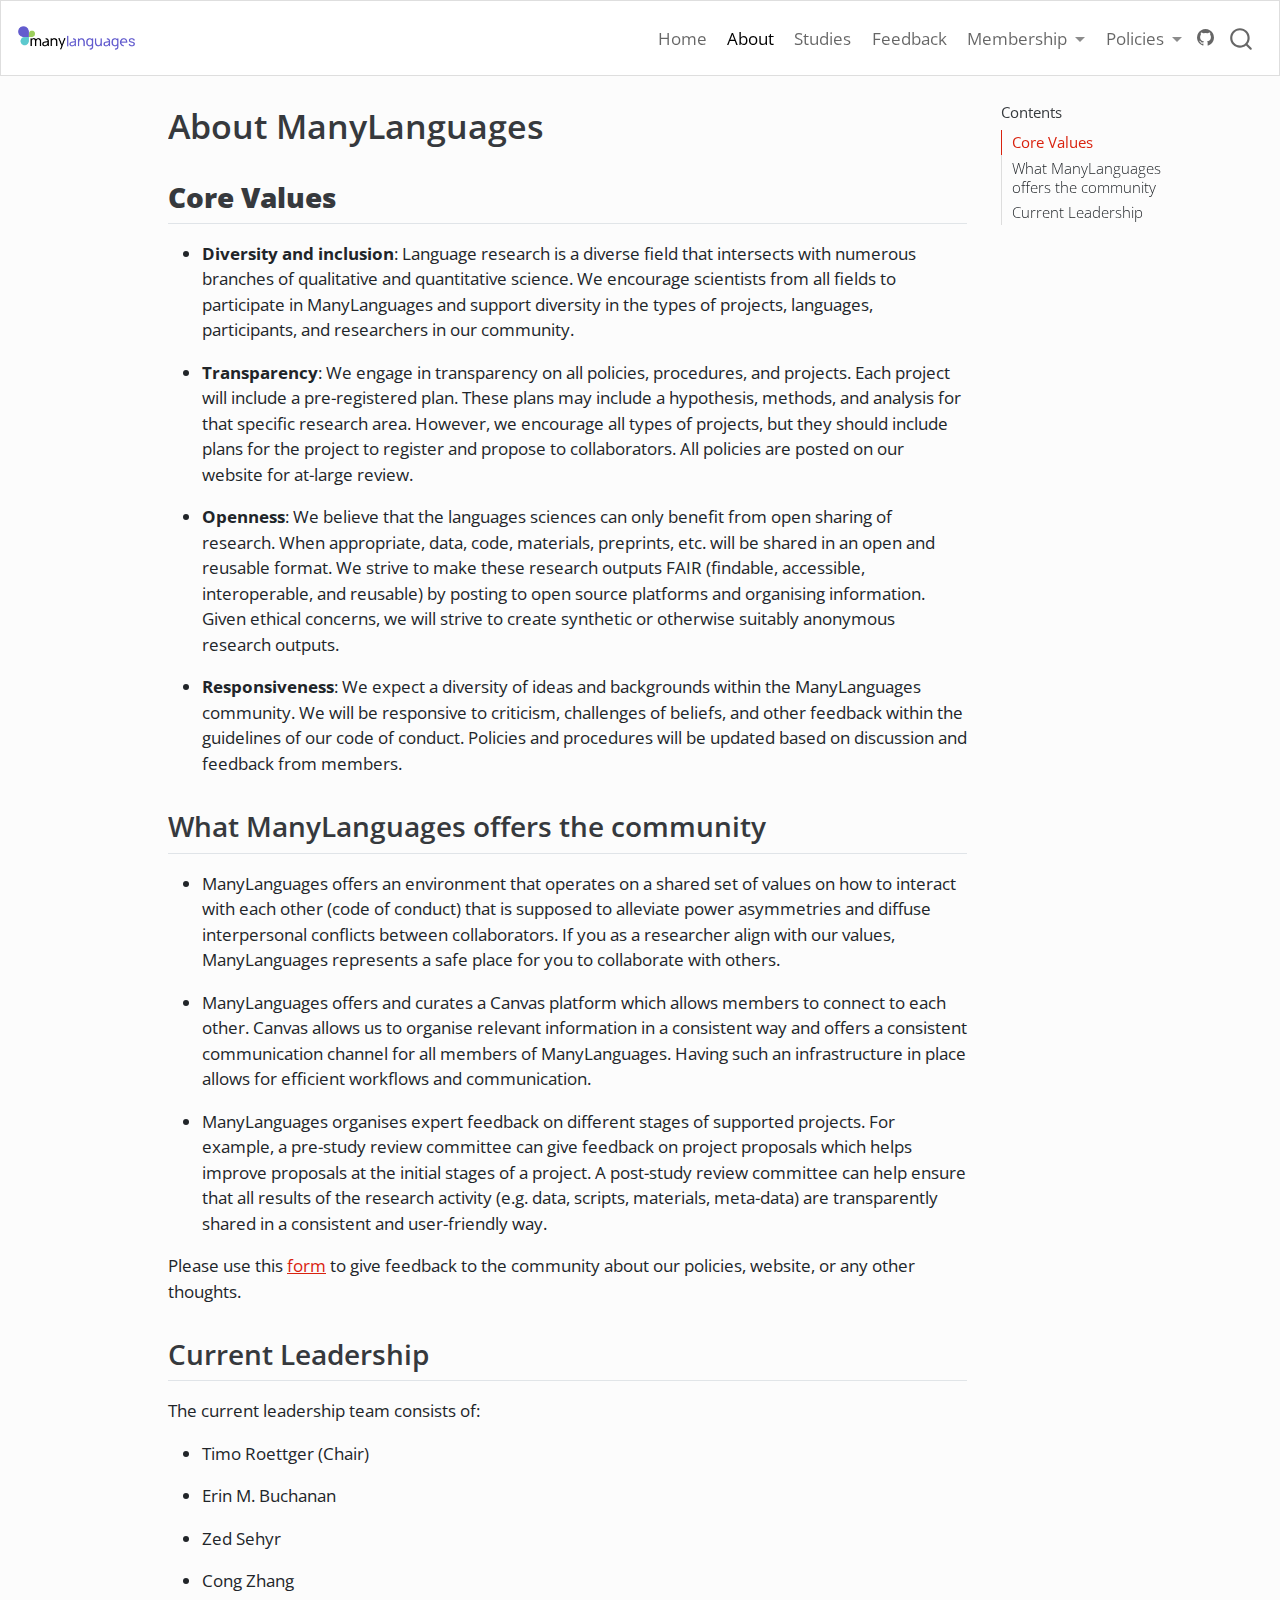
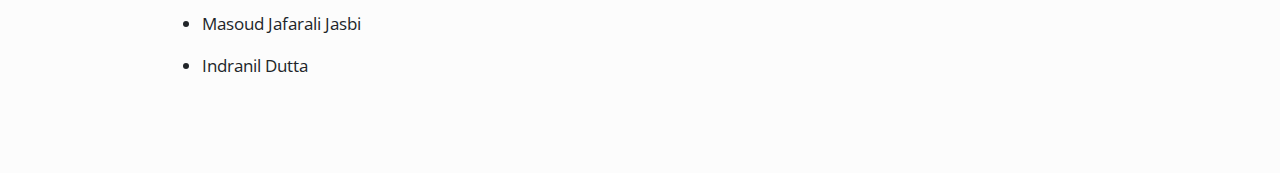
==== commit 9e0acbae: "moving the about information" ====
--- a/docs/about.html
+++ b/docs/about.html
@@ -158,6 +158,7 @@
   <ul>
   <li><a href="#core-values" id="toc-core-values" class="nav-link active" data-scroll-target="#core-values"><strong>Core Values</strong></a></li>
   <li><a href="#what-manylanguages-offers-the-community" id="toc-what-manylanguages-offers-the-community" class="nav-link" data-scroll-target="#what-manylanguages-offers-the-community">What ManyLanguages offers the community</a></li>
+  <li><a href="#current-leadership" id="toc-current-leadership" class="nav-link" data-scroll-target="#current-leadership">Current Leadership</a></li>
   </ul>
 </nav>
     </div>
@@ -198,6 +199,18 @@
 <li><p>ManyLanguages organises expert feedback on different stages of supported projects. For example, a pre-study review committee can give feedback on project proposals which helps improve proposals at the initial stages of a project. A post-study review committee can help ensure that all results of the research activity (e.g.&nbsp;data, scripts, materials, meta-data) are transparently shared in a consistent and user-friendly way.&nbsp;</p></li>
 </ul>
 <p>Please use this <a href="https://forms.gle/9mHjddrMFGzJzVLa8">form</a> to give feedback to the community about our policies, website, or any other thoughts.</p>
+</section>
+<section id="current-leadership" class="level2">
+<h2 class="anchored" data-anchor-id="current-leadership">Current Leadership</h2>
+<p>The current leadership team consists of:</p>
+<ul>
+<li><p>Timo Roettger (Chair)</p></li>
+<li><p>Erin M. Buchanan</p></li>
+<li><p>Zed Sehyr</p></li>
+<li><p>Cong Zhang</p></li>
+<li><p>Masoud Jafarali Jasbi</p></li>
+<li><p>Indranil Dutta</p></li>
+</ul>
 
 
 </section>
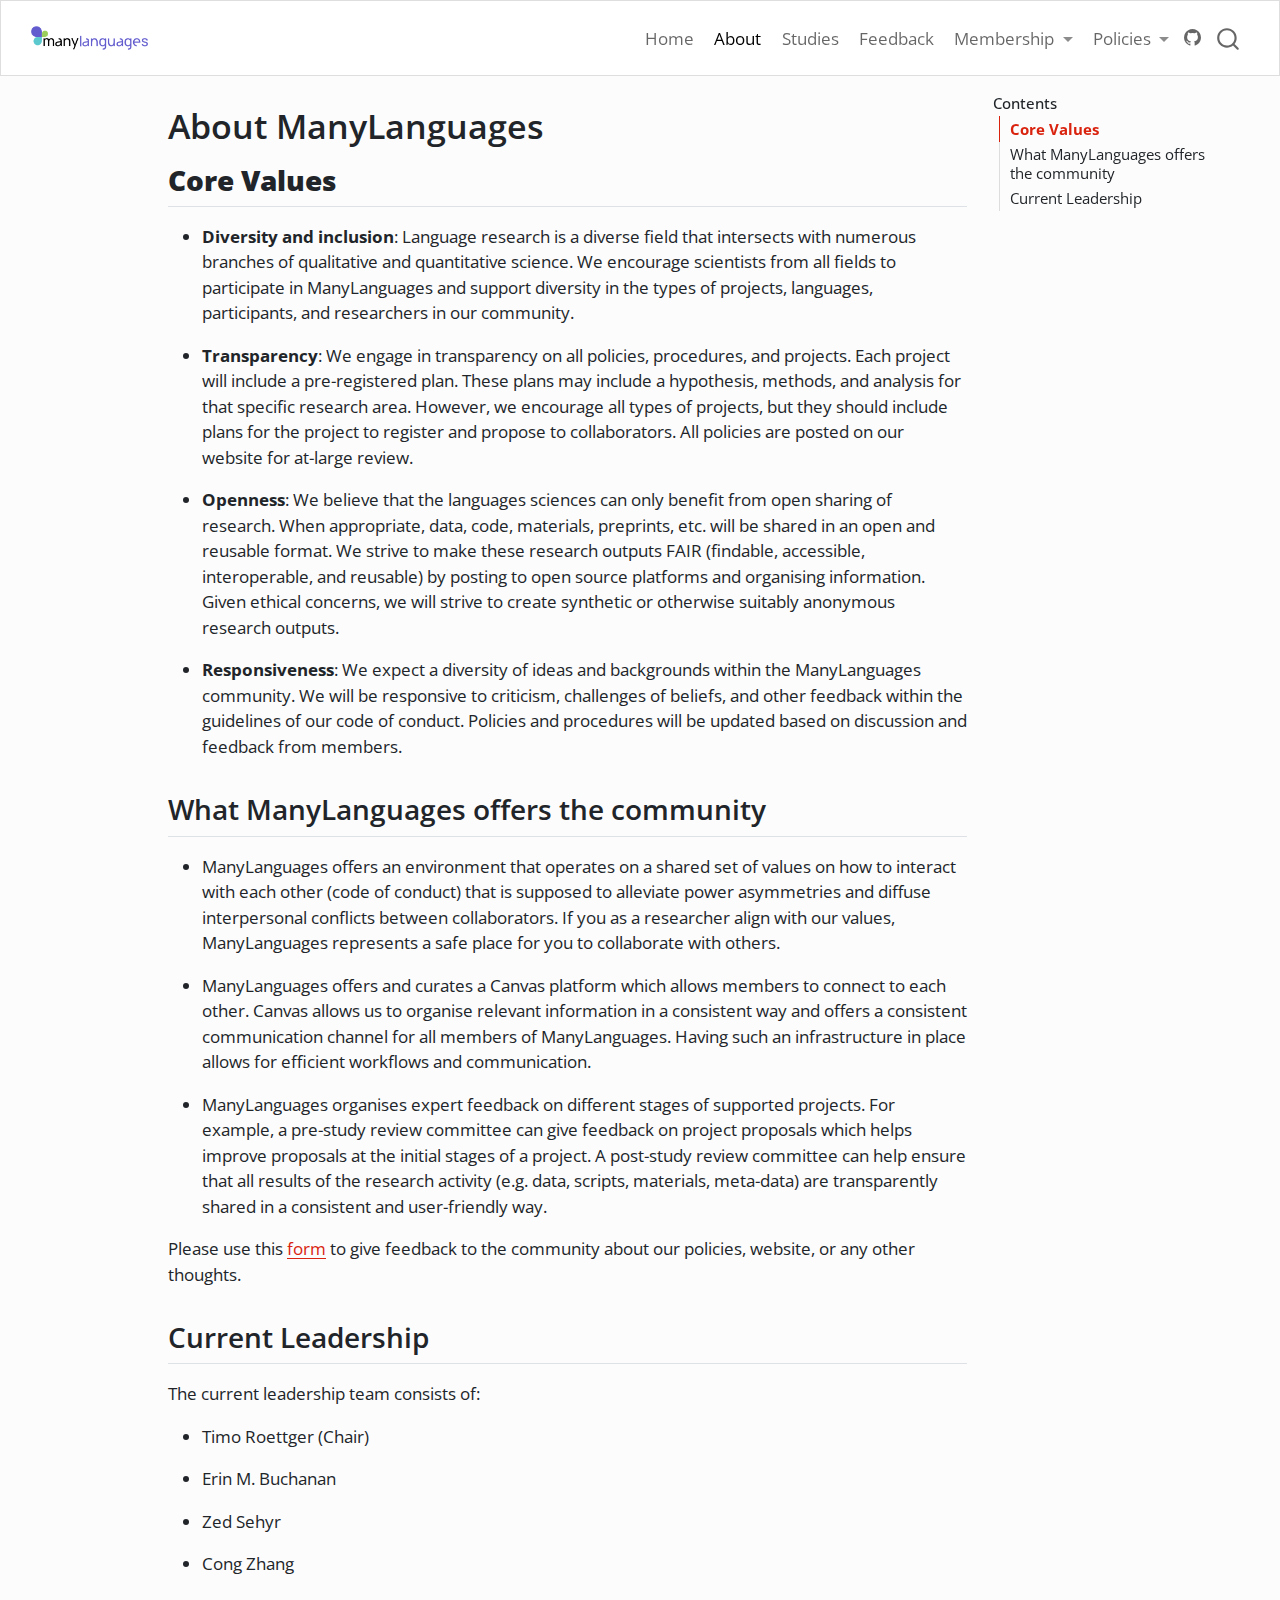
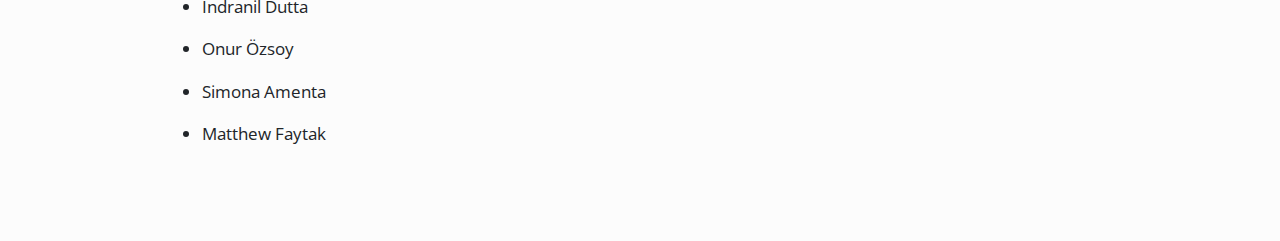
==== commit 0f348e50: "updating call for studies and leadership" ====
--- a/docs/about.html
+++ b/docs/about.html
@@ -2,7 +2,7 @@
 <html xmlns="http://www.w3.org/1999/xhtml" lang="en" xml:lang="en"><head>
 
 <meta charset="utf-8">
-<meta name="generator" content="quarto-1.3.450">
+<meta name="generator" content="quarto-1.5.57">
 
 <meta name="viewport" content="width=device-width, initial-scale=1.0, user-scalable=yes">
 
@@ -45,7 +45,13 @@
   "collapse-after": 3,
   "panel-placement": "end",
   "type": "overlay",
-  "limit": 20,
+  "limit": 50,
+  "keyboard-shortcut": [
+    "f",
+    "/",
+    "s"
+  ],
+  "show-item-context": false,
   "language": {
     "search-no-results-text": "No results",
     "search-matching-documents-text": "matching documents",
@@ -54,6 +60,7 @@
     "search-more-match-text": "more match in this document",
     "search-more-matches-text": "more matches in this document",
     "search-clear-button-title": "Clear",
+    "search-text-placeholder": "",
     "search-detached-cancel-button-title": "Cancel",
     "search-submit-button-title": "Submit",
     "search-label": "Search"
@@ -68,82 +75,82 @@
 
 <div id="quarto-search-results"></div>
   <header id="quarto-header" class="headroom fixed-top">
-    <nav class="navbar navbar-expand-lg navbar-dark ">
+    <nav class="navbar navbar-expand-lg " data-bs-theme="dark">
       <div class="navbar-container container-fluid">
-      <div class="navbar-brand-container">
+      <div class="navbar-brand-container mx-auto">
     <a href="./index.html" class="navbar-brand navbar-brand-logo">
     <img src="./pic/manylang.png" alt="" class="navbar-logo">
     </a>
   </div>
             <div id="quarto-search" class="" title="Search"></div>
-          <button class="navbar-toggler" type="button" data-bs-toggle="collapse" data-bs-target="#navbarCollapse" aria-controls="navbarCollapse" aria-expanded="false" aria-label="Toggle navigation" onclick="if (window.quartoToggleHeadroom) { window.quartoToggleHeadroom(); }">
+          <button class="navbar-toggler" type="button" data-bs-toggle="collapse" data-bs-target="#navbarCollapse" aria-controls="navbarCollapse" role="menu" aria-expanded="false" aria-label="Toggle navigation" onclick="if (window.quartoToggleHeadroom) { window.quartoToggleHeadroom(); }">
   <span class="navbar-toggler-icon"></span>
 </button>
           <div class="collapse navbar-collapse" id="navbarCollapse">
             <ul class="navbar-nav navbar-nav-scroll ms-auto">
   <li class="nav-item">
-    <a class="nav-link" href="./index.html" rel="" target="">
- <span class="menu-text">Home</span></a>
+    <a class="nav-link" href="./index.html"> 
+<span class="menu-text">Home</span></a>
   </li>  
   <li class="nav-item">
-    <a class="nav-link active" href="./about.html" rel="" target="" aria-current="page">
- <span class="menu-text">About</span></a>
+    <a class="nav-link active" href="./about.html" aria-current="page"> 
+<span class="menu-text">About</span></a>
   </li>  
   <li class="nav-item">
-    <a class="nav-link" href="./studies.html" rel="" target="">
- <span class="menu-text">Studies</span></a>
+    <a class="nav-link" href="./studies.html"> 
+<span class="menu-text">Studies</span></a>
   </li>  
   <li class="nav-item">
-    <a class="nav-link" href="https://forms.gle/9mHjddrMFGzJzVLa8" rel="" target="">
- <span class="menu-text">Feedback</span></a>
+    <a class="nav-link" href="https://forms.gle/9mHjddrMFGzJzVLa8"> 
+<span class="menu-text">Feedback</span></a>
   </li>  
   <li class="nav-item dropdown ">
-    <a class="nav-link dropdown-toggle" href="#" id="nav-menu-membership" role="button" data-bs-toggle="dropdown" aria-expanded="false" rel="" target="">
+    <a class="nav-link dropdown-toggle" href="#" id="nav-menu-membership" role="link" data-bs-toggle="dropdown" aria-expanded="false">
  <span class="menu-text">Membership</span>
     </a>
     <ul class="dropdown-menu dropdown-menu-end" aria-labelledby="nav-menu-membership">    
         <li>
-    <a class="dropdown-item" href="./join.html" rel="" target="">
+    <a class="dropdown-item" href="./join.html">
  <span class="dropdown-text">Join and Help</span></a>
   </li>  
         <li>
-    <a class="dropdown-item" href="https://canvas.psysciacc.org" rel="" target="">
+    <a class="dropdown-item" href="https://canvas.psysciacc.org">
  <span class="dropdown-text">Canvas</span></a>
   </li>  
     </ul>
   </li>
   <li class="nav-item dropdown ">
-    <a class="nav-link dropdown-toggle" href="#" id="nav-menu-policies" role="button" data-bs-toggle="dropdown" aria-expanded="false" rel="" target="">
+    <a class="nav-link dropdown-toggle" href="#" id="nav-menu-policies" role="link" data-bs-toggle="dropdown" aria-expanded="false">
  <span class="menu-text">Policies</span>
     </a>
     <ul class="dropdown-menu dropdown-menu-end" aria-labelledby="nav-menu-policies">    
         <li>
-    <a class="dropdown-item" href="./cocpolicy.html" rel="" target="">
+    <a class="dropdown-item" href="./cocpolicy.html">
  <span class="dropdown-text">Code of Conduct</span></a>
   </li>  
         <li>
-    <a class="dropdown-item" href="./peoplepolicy.html" rel="" target="">
+    <a class="dropdown-item" href="./peoplepolicy.html">
  <span class="dropdown-text">People Policies</span></a>
   </li>  
         <li>
-    <a class="dropdown-item" href="./studypolicy.html" rel="" target="">
+    <a class="dropdown-item" href="./studypolicy.html">
  <span class="dropdown-text">Study Policies</span></a>
   </li>  
         <li>
-    <a class="dropdown-item" href="./authorpolicy.html" rel="" target="">
+    <a class="dropdown-item" href="./authorpolicy.html">
  <span class="dropdown-text">Authorship Policies</span></a>
   </li>  
         <li>
-    <a class="dropdown-item" href="./partners.html" rel="" target="">
+    <a class="dropdown-item" href="./partners.html">
  <span class="dropdown-text">Partnerships</span></a>
   </li>  
     </ul>
   </li>
 </ul>
+          </div> <!-- /navcollapse -->
             <div class="quarto-navbar-tools">
-    <a href="https://github.com/many-languages/many-languages.github.io" rel="" title="" class="quarto-navigation-tool px-1" aria-label=""><i class="bi bi-github"></i></a>
+    <a href="https://github.com/many-languages/many-languages.github.io" title="" class="quarto-navigation-tool px-1" aria-label=""><i class="bi bi-github"></i></a>
 </div>
-          </div> <!-- /navcollapse -->
       </div> <!-- /container-fluid -->
     </nav>
 </header>
@@ -180,7 +187,9 @@
   </div>
   
 
+
 </header>
+
 
 <section id="core-values" class="level2">
 <h2 class="anchored" data-anchor-id="core-values"><strong>Core Values</strong></h2>
@@ -208,8 +217,10 @@
 <li><p>Erin M. Buchanan</p></li>
 <li><p>Zed Sehyr</p></li>
 <li><p>Cong Zhang</p></li>
-<li><p>Masoud Jafarali Jasbi</p></li>
 <li><p>Indranil Dutta</p></li>
+<li><p>Onur Özsoy</p></li>
+<li><p>Simona Amenta</p></li>
+<li><p>Matthew Faytak</p></li>
 </ul>
 
 
@@ -251,18 +262,7 @@
     }
     return false;
   }
-  const clipboard = new window.ClipboardJS('.code-copy-button', {
-    text: function(trigger) {
-      const codeEl = trigger.previousElementSibling.cloneNode(true);
-      for (const childEl of codeEl.children) {
-        if (isCodeAnnotation(childEl)) {
-          childEl.remove();
-        }
-      }
-      return codeEl.innerText;
-    }
-  });
-  clipboard.on('success', function(e) {
+  const onCopySuccess = function(e) {
     // button target
     const button = e.trigger;
     // don't keep focus
@@ -294,11 +294,50 @@
     }, 1000);
     // clear code selection
     e.clearSelection();
+  }
+  const getTextToCopy = function(trigger) {
+      const codeEl = trigger.previousElementSibling.cloneNode(true);
+      for (const childEl of codeEl.children) {
+        if (isCodeAnnotation(childEl)) {
+          childEl.remove();
+        }
+      }
+      return codeEl.innerText;
+  }
+  const clipboard = new window.ClipboardJS('.code-copy-button:not([data-in-quarto-modal])', {
+    text: getTextToCopy
   });
-  function tippyHover(el, contentFn) {
+  clipboard.on('success', onCopySuccess);
+  if (window.document.getElementById('quarto-embedded-source-code-modal')) {
+    // For code content inside modals, clipBoardJS needs to be initialized with a container option
+    // TODO: Check when it could be a function (https://github.com/zenorocha/clipboard.js/issues/860)
+    const clipboardModal = new window.ClipboardJS('.code-copy-button[data-in-quarto-modal]', {
+      text: getTextToCopy,
+      container: window.document.getElementById('quarto-embedded-source-code-modal')
+    });
+    clipboardModal.on('success', onCopySuccess);
+  }
+    var localhostRegex = new RegExp(/^(?:http|https):\/\/localhost\:?[0-9]*\//);
+    var mailtoRegex = new RegExp(/^mailto:/);
+      var filterRegex = new RegExp('/' + window.location.host + '/');
+    var isInternal = (href) => {
+        return filterRegex.test(href) || localhostRegex.test(href) || mailtoRegex.test(href);
+    }
+    // Inspect non-navigation links and adorn them if external
+ 	var links = window.document.querySelectorAll('a[href]:not(.nav-link):not(.navbar-brand):not(.toc-action):not(.sidebar-link):not(.sidebar-item-toggle):not(.pagination-link):not(.no-external):not([aria-hidden]):not(.dropdown-item):not(.quarto-navigation-tool):not(.about-link)');
+    for (var i=0; i<links.length; i++) {
+      const link = links[i];
+      if (!isInternal(link.href)) {
+        // undo the damage that might have been done by quarto-nav.js in the case of
+        // links that we want to consider external
+        if (link.dataset.originalHref !== undefined) {
+          link.href = link.dataset.originalHref;
+        }
+      }
+    }
+  function tippyHover(el, contentFn, onTriggerFn, onUntriggerFn) {
     const config = {
       allowHTML: true,
-      content: contentFn,
       maxWidth: 500,
       delay: 100,
       arrow: false,
@@ -308,8 +347,17 @@
       interactive: true,
       interactiveBorder: 10,
       theme: 'quarto',
-      placement: 'bottom-start'
+      placement: 'bottom-start',
     };
+    if (contentFn) {
+      config.content = contentFn;
+    }
+    if (onTriggerFn) {
+      config.onTrigger = onTriggerFn;
+    }
+    if (onUntriggerFn) {
+      config.onUntrigger = onUntriggerFn;
+    }
     window.tippy(el, config); 
   }
   const noterefs = window.document.querySelectorAll('a[role="doc-noteref"]');
@@ -321,7 +369,130 @@
       try { href = new URL(href).hash; } catch {}
       const id = href.replace(/^#\/?/, "");
       const note = window.document.getElementById(id);
-      return note.innerHTML;
+      if (note) {
+        return note.innerHTML;
+      } else {
+        return "";
+      }
+    });
+  }
+  const xrefs = window.document.querySelectorAll('a.quarto-xref');
+  const processXRef = (id, note) => {
+    // Strip column container classes
+    const stripColumnClz = (el) => {
+      el.classList.remove("page-full", "page-columns");
+      if (el.children) {
+        for (const child of el.children) {
+          stripColumnClz(child);
+        }
+      }
+    }
+    stripColumnClz(note)
+    if (id === null || id.startsWith('sec-')) {
+      // Special case sections, only their first couple elements
+      const container = document.createElement("div");
+      if (note.children && note.children.length > 2) {
+        container.appendChild(note.children[0].cloneNode(true));
+        for (let i = 1; i < note.children.length; i++) {
+          const child = note.children[i];
+          if (child.tagName === "P" && child.innerText === "") {
+            continue;
+          } else {
+            container.appendChild(child.cloneNode(true));
+            break;
+          }
+        }
+        if (window.Quarto?.typesetMath) {
+          window.Quarto.typesetMath(container);
+        }
+        return container.innerHTML
+      } else {
+        if (window.Quarto?.typesetMath) {
+          window.Quarto.typesetMath(note);
+        }
+        return note.innerHTML;
+      }
+    } else {
+      // Remove any anchor links if they are present
+      const anchorLink = note.querySelector('a.anchorjs-link');
+      if (anchorLink) {
+        anchorLink.remove();
+      }
+      if (window.Quarto?.typesetMath) {
+        window.Quarto.typesetMath(note);
+      }
+      // TODO in 1.5, we should make sure this works without a callout special case
+      if (note.classList.contains("callout")) {
+        return note.outerHTML;
+      } else {
+        return note.innerHTML;
+      }
+    }
+  }
+  for (var i=0; i<xrefs.length; i++) {
+    const xref = xrefs[i];
+    tippyHover(xref, undefined, function(instance) {
+      instance.disable();
+      let url = xref.getAttribute('href');
+      let hash = undefined; 
+      if (url.startsWith('#')) {
+        hash = url;
+      } else {
+        try { hash = new URL(url).hash; } catch {}
+      }
+      if (hash) {
+        const id = hash.replace(/^#\/?/, "");
+        const note = window.document.getElementById(id);
+        if (note !== null) {
+          try {
+            const html = processXRef(id, note.cloneNode(true));
+            instance.setContent(html);
+          } finally {
+            instance.enable();
+            instance.show();
+          }
+        } else {
+          // See if we can fetch this
+          fetch(url.split('#')[0])
+          .then(res => res.text())
+          .then(html => {
+            const parser = new DOMParser();
+            const htmlDoc = parser.parseFromString(html, "text/html");
+            const note = htmlDoc.getElementById(id);
+            if (note !== null) {
+              const html = processXRef(id, note);
+              instance.setContent(html);
+            } 
+          }).finally(() => {
+            instance.enable();
+            instance.show();
+          });
+        }
+      } else {
+        // See if we can fetch a full url (with no hash to target)
+        // This is a special case and we should probably do some content thinning / targeting
+        fetch(url)
+        .then(res => res.text())
+        .then(html => {
+          const parser = new DOMParser();
+          const htmlDoc = parser.parseFromString(html, "text/html");
+          const note = htmlDoc.querySelector('main.content');
+          if (note !== null) {
+            // This should only happen for chapter cross references
+            // (since there is no id in the URL)
+            // remove the first header
+            if (note.children.length > 0 && note.children[0].tagName === "HEADER") {
+              note.children[0].remove();
+            }
+            const html = processXRef(null, note);
+            instance.setContent(html);
+          } 
+        }).finally(() => {
+          instance.enable();
+          instance.show();
+        });
+      }
+    }, function(instance) {
     });
   }
       let selectedAnnoteEl;
@@ -365,6 +536,7 @@
             }
             div.style.top = top - 2 + "px";
             div.style.height = height + 4 + "px";
+            div.style.left = 0;
             let gutterDiv = window.document.getElementById("code-annotation-line-highlight-gutter");
             if (gutterDiv === null) {
               gutterDiv = window.document.createElement("div");
@@ -390,6 +562,32 @@
         });
         selectedAnnoteEl = undefined;
       };
+        // Handle positioning of the toggle
+    window.addEventListener(
+      "resize",
+      throttle(() => {
+        elRect = undefined;
+        if (selectedAnnoteEl) {
+          selectCodeLines(selectedAnnoteEl);
+        }
+      }, 10)
+    );
+    function throttle(fn, ms) {
+    let throttle = false;
+    let timer;
+      return (...args) => {
+        if(!throttle) { // first call gets through
+            fn.apply(this, args);
+            throttle = true;
+        } else { // all the others get throttled
+            if(timer) clearTimeout(timer); // cancel #2
+            timer = setTimeout(() => {
+              fn.apply(this, args);
+              timer = throttle = false;
+            }, ms);
+        }
+      };
+    }
       // Attach click handler to the DT
       const annoteDls = window.document.querySelectorAll('dt[data-target-cell]');
       for (const annoteDlNode of annoteDls) {
@@ -453,4 +651,5 @@
 
 
 
+
 </body></html>--- a/docs/site_libs/quarto-html/quarto-syntax-highlighting.css
+++ b/docs/site_libs/quarto-html/quarto-syntax-highlighting.css
@@ -85,6 +85,7 @@
 
 code span.cf {
   color: #003B4F;
+  font-weight: bold;
   font-style: inherit;
 }
 
@@ -193,6 +194,7 @@
 
 code span.kw {
   color: #003B4F;
+  font-weight: bold;
   font-style: inherit;
 }
 
